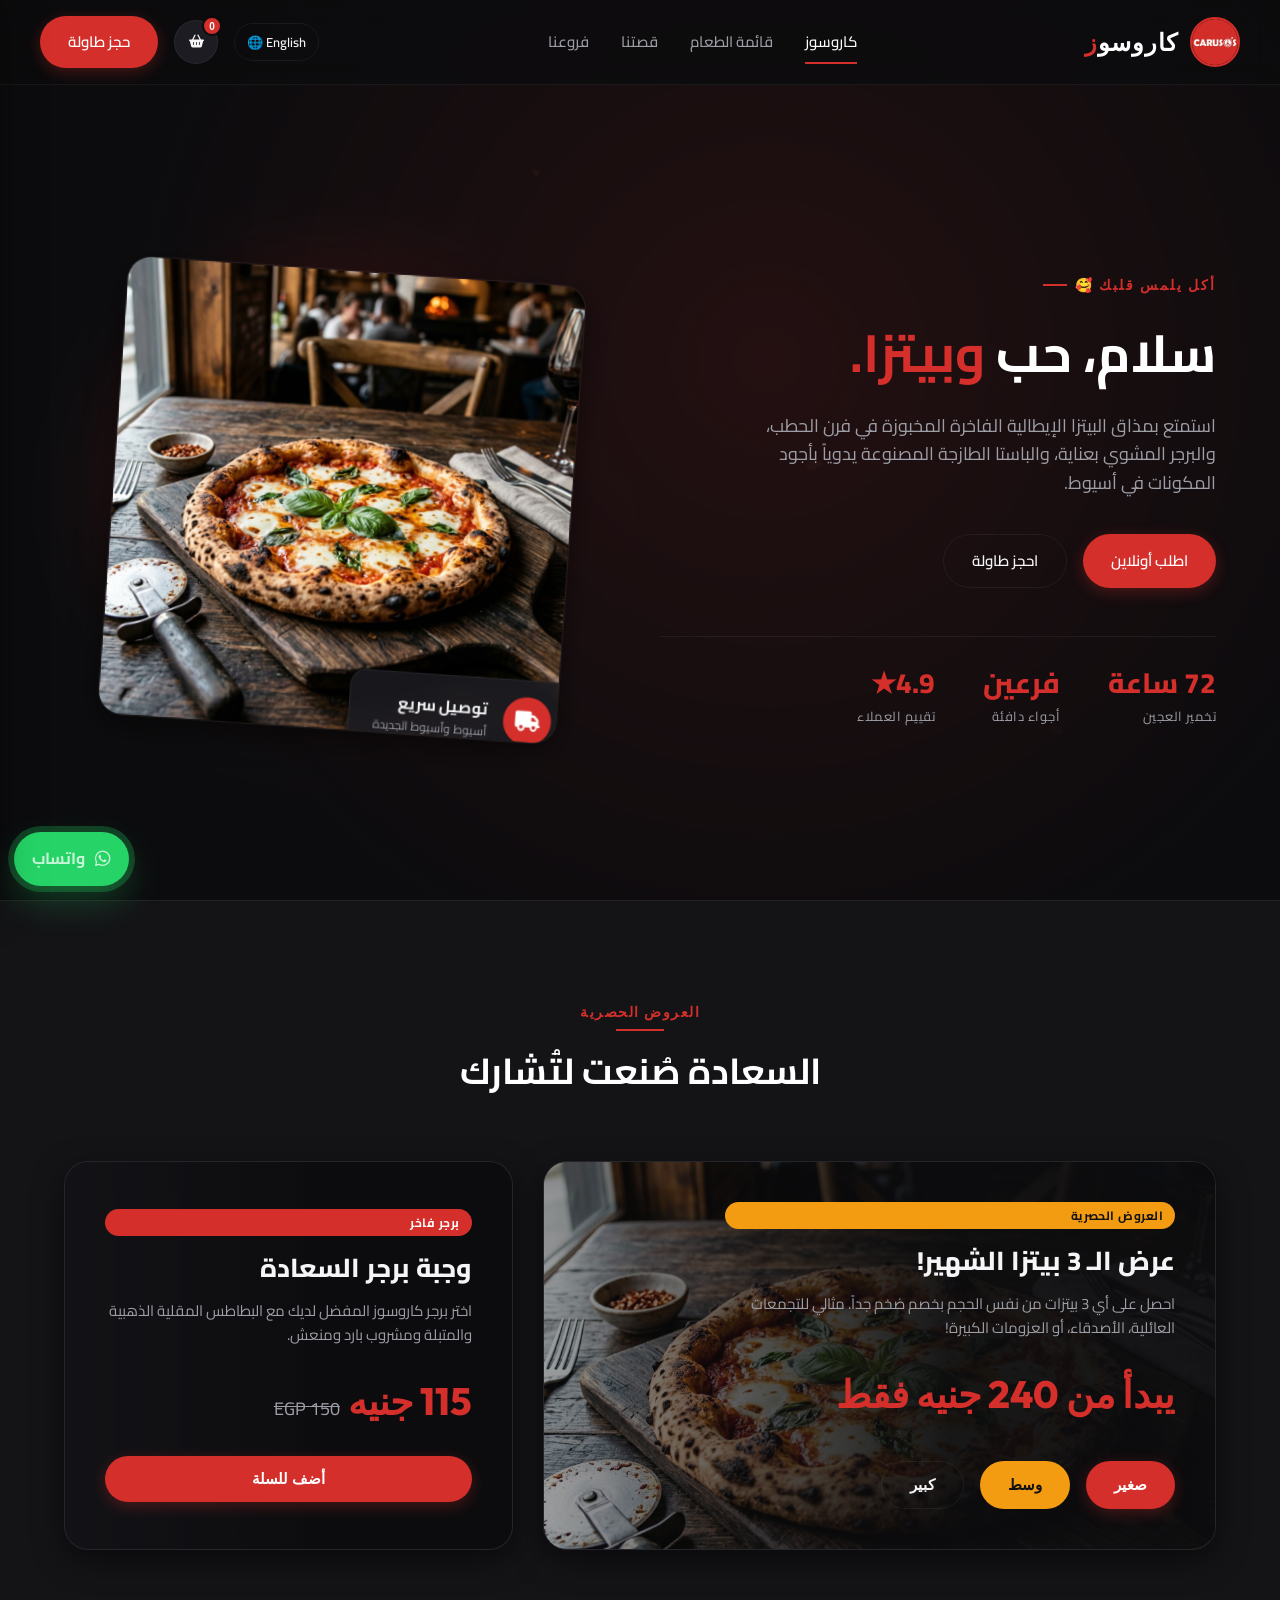
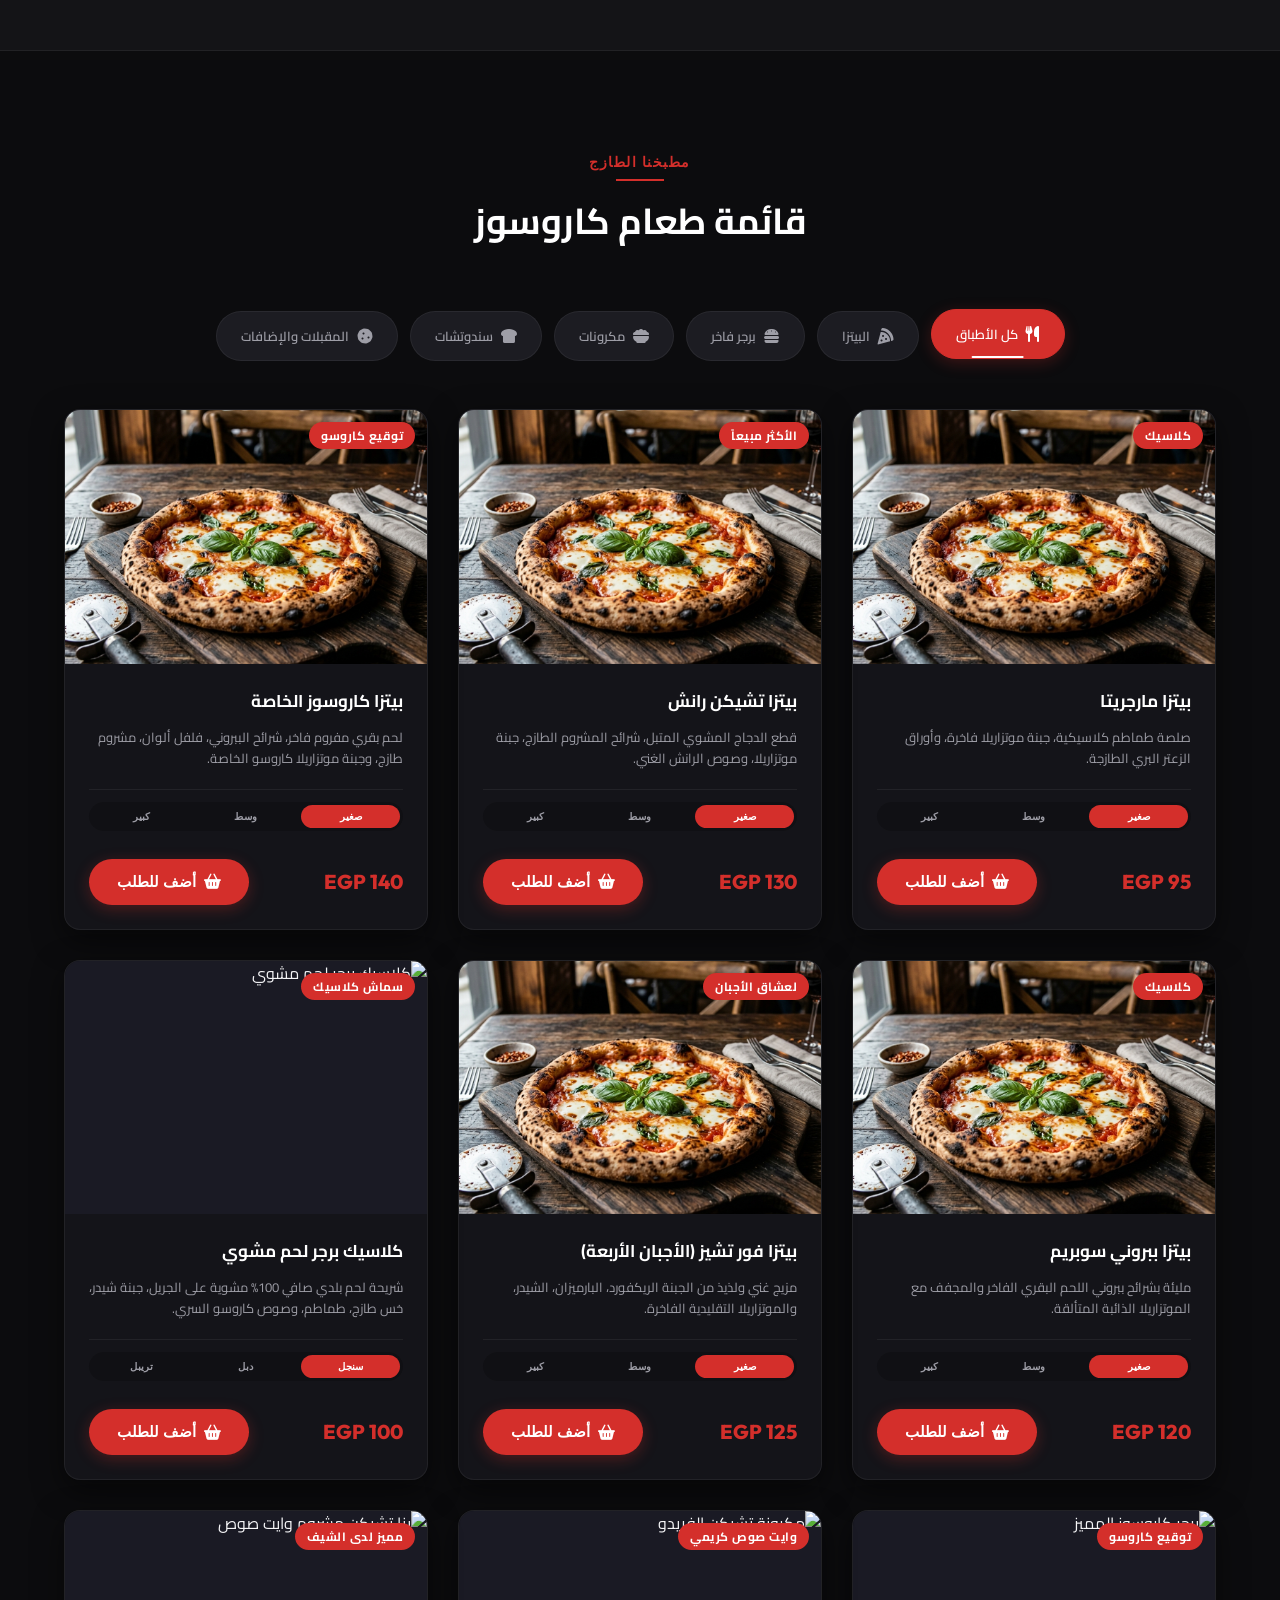
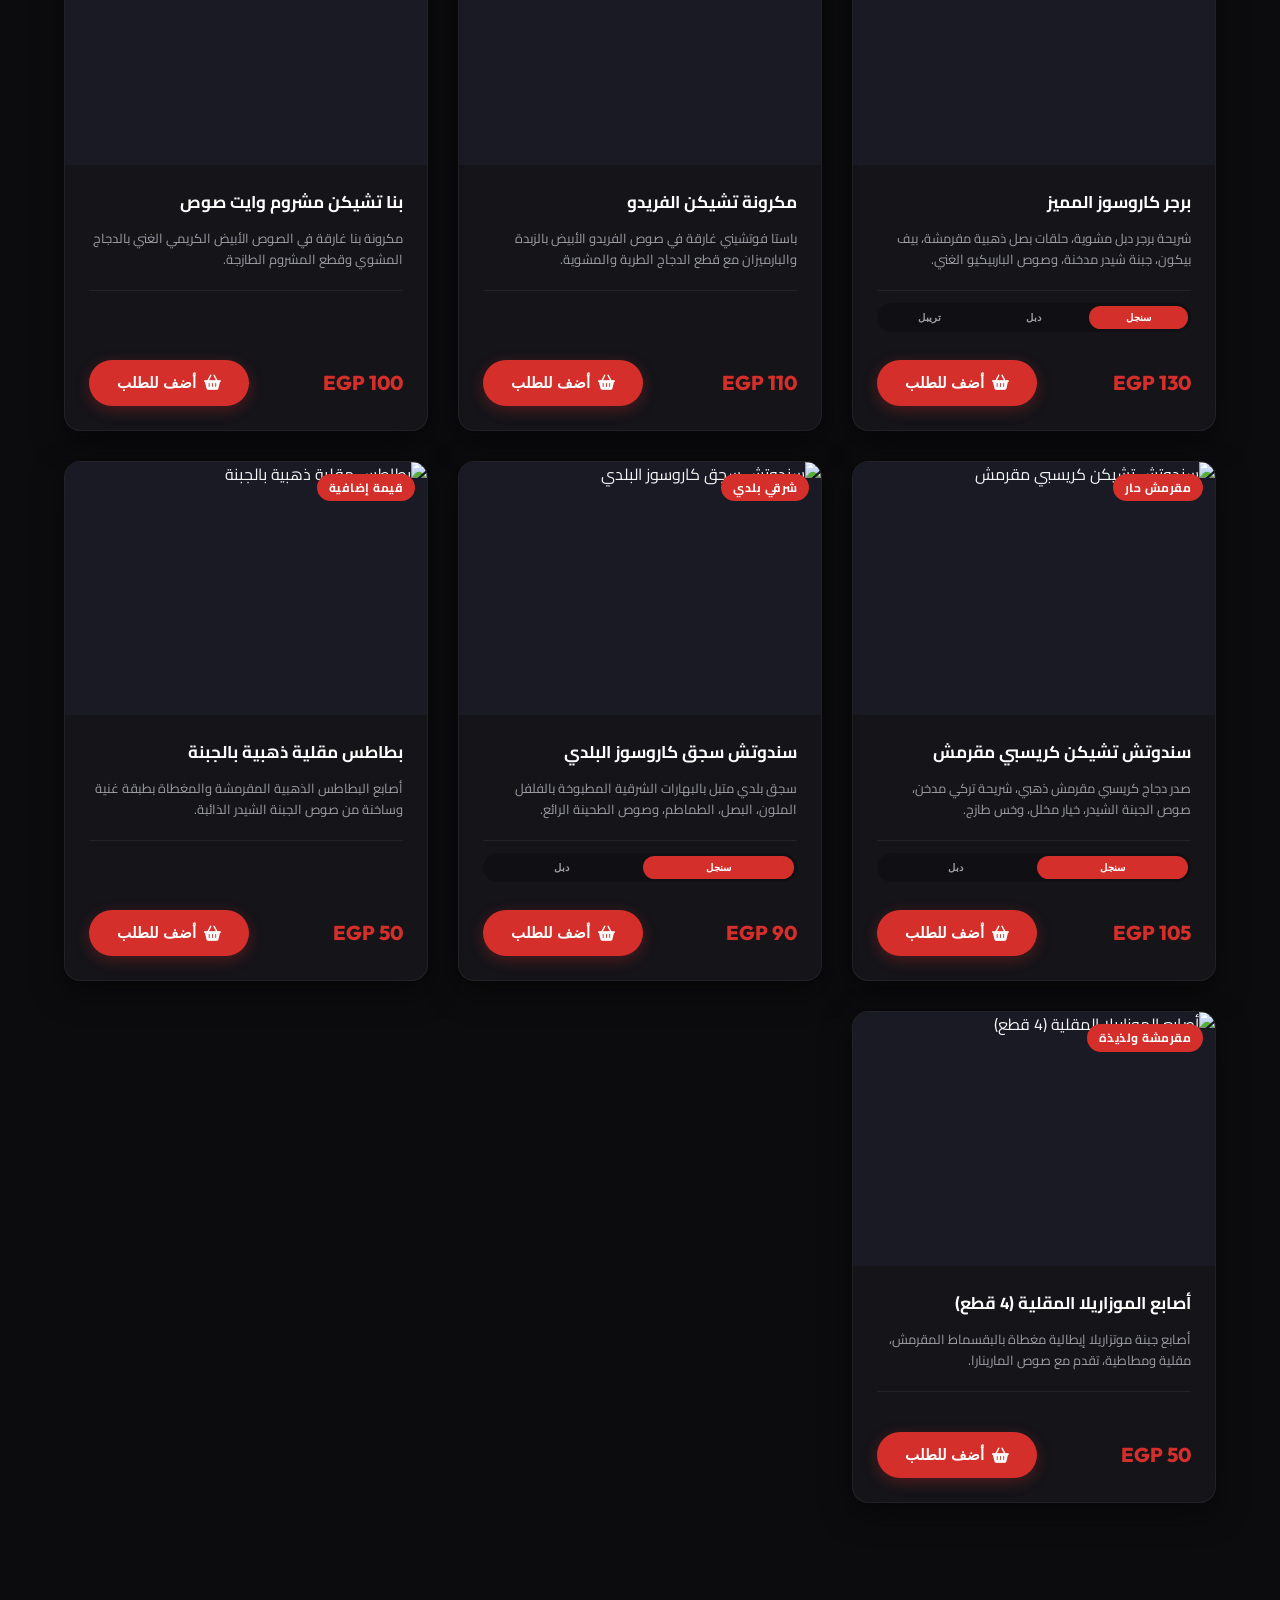
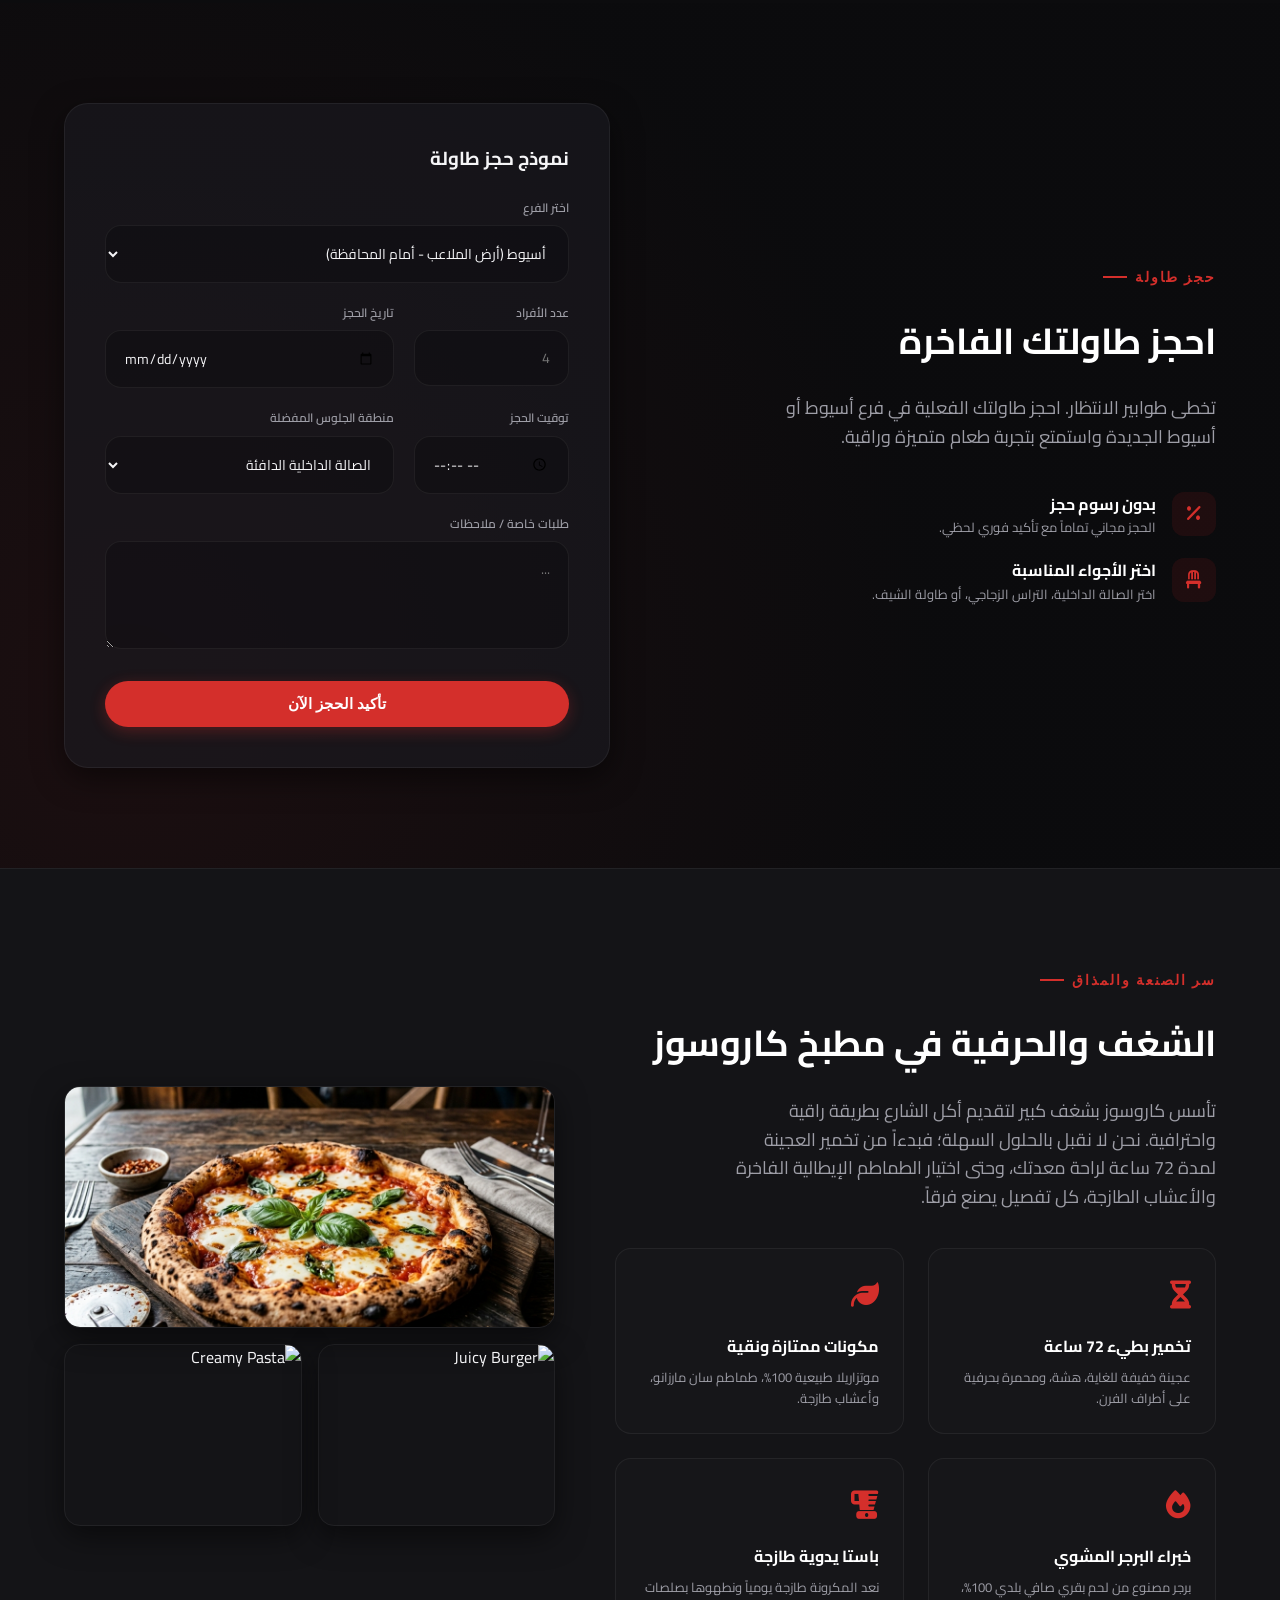
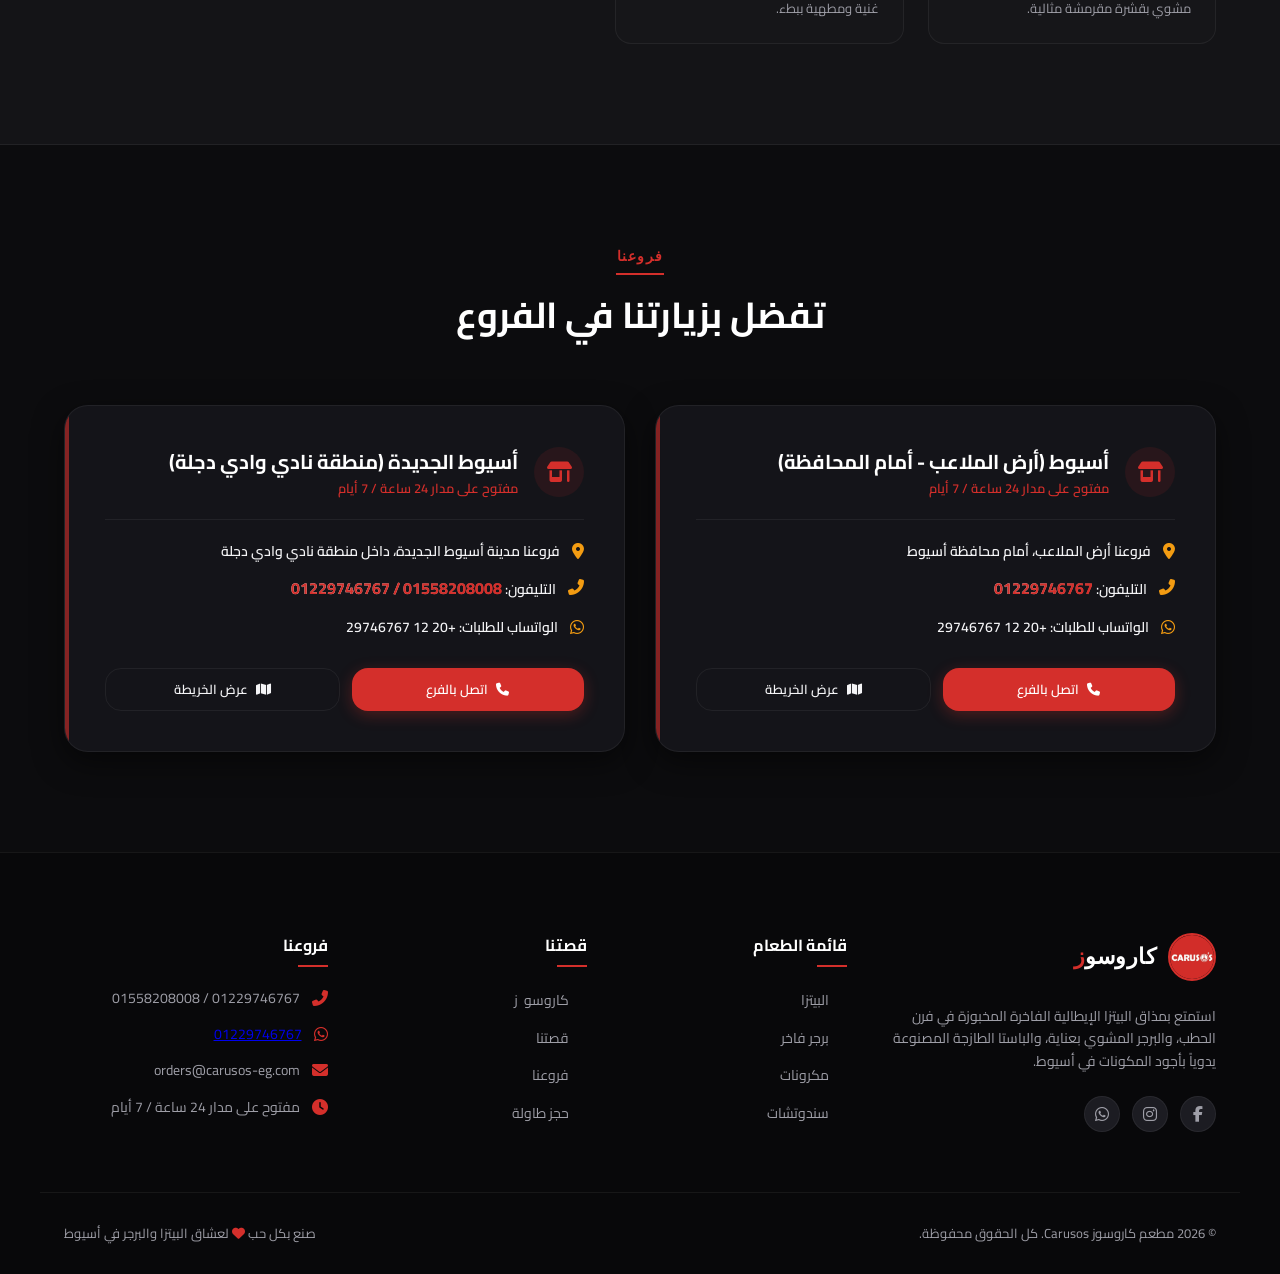
==== index.html @ 4e21599d "Initial commit - Carusos Restaurant website" ====
<!DOCTYPE html>
<html lang="ar" dir="rtl">
<head>
    <meta charset="UTF-8">
    <meta name="viewport" content="width=device-width, initial-scale=1.0, viewport-fit=cover">
    <meta name="theme-color" content="#0c0c0e">
    <meta name="apple-mobile-web-app-capable" content="yes">
    <meta name="apple-mobile-web-app-status-bar-style" content="black-translucent">
    <meta name="apple-mobile-web-app-title" content="Carusos">
    <link rel="apple-touch-icon" href="logo.jpg">
    <meta name="mobile-web-app-capable" content="yes">
    <title>Carusos | مطعم كاروسوز - سلام، حب، وبيتزا</title>
    <meta name="description" content="موقع مطعم كاروسوز (Carusos) الرسمي بأسيوط - أشهى البيتزا والبرجر المطهو بكل حب. اكتشف منيو الطعام الحقيقي واحجز طاولتك أونلاين أو اطلب دليفري سريع.">
    <meta name="keywords" content="كاروسوز, مطعم كاروسوز, Carusos, بيتزا كاروسوز, برجر أسيوط, مطاعم أسيوط, بيتزا أسيوط الجديدة, توصيل أسيوط">
    <link rel="icon" type="image/jpeg" href="logo.jpg">
    
    <!-- Stylesheets -->
    <link rel="stylesheet" href="style.css">
    
    <!-- Icons & Fonts -->
    <link rel="stylesheet" href="https://cdnjs.cloudflare.com/ajax/libs/font-awesome/6.4.0/css/all.min.css">
</head>
<body class="rtl">

    <!-- Page Loader -->
    <div class="page-loader" id="pageLoader">
        <div class="loader-content">
            <div class="loader-pizza-ring">
                <div class="loader-ring"></div>
                <div class="loader-ring loader-ring-2"></div>
                <img src="logo.jpg" alt="Carusos" class="loader-logo">
            </div>
            <div class="loader-text">
                <span>C</span><span>A</span><span>R</span><span>U</span><span>S</span><span>O</span><span class="loader-text-red">S</span>
            </div>
            <p class="loader-tagline">سلام، حب وبيتزا ❤️</p>
        </div>
    </div>

    <!-- Floating Particles Canvas -->
    <canvas id="particlesCanvas" class="particles-canvas"></canvas>

    <!-- -----------------------------------------------------------
         Header / Navigation
    ------------------------------------------------------------ -->
    <header class="glass-nav">
        <div class="container nav-wrapper">
            <a href="#" class="logo-container">
                <img class="logo-img" src="logo.jpg" alt="Carusos Logo">
                <span class="logo-text" data-i18n="logoText">كاروسو<span>ز</span></span>
            </a>
            
            <nav>
                <ul class="nav-links" id="navLinksMenu">
                    <li class="nav-item active"><a href="#hero" data-i18n="logoText">الرئيسية</a></li>
                    <li class="nav-item"><a href="#promos" data-i18n="navMenu">قائمة الطعام</a></li>
                    <li class="nav-item"><a href="#about" data-i18n="navStory">قصتنا</a></li>
                    <li class="nav-item"><a href="#branches" data-i18n="navBranches">فروعنا</a></li>
                </ul>
            </nav>
            
            <div class="nav-actions">
                <button class="lang-switch" id="langSwitchBtn" onclick="toggleLanguage()">English 🌐</button>
                
                <button class="icon-btn cart-icon-btn" onclick="toggleCartSidebar()">
                    <i class="fas fa-shopping-basket"></i>
                    <span class="cart-badge" id="cartBadge">0</span>
                </button>
                
                <a href="#booking" class="btn btn-primary btn-nav" data-i18n="navBook">حجز طاولة</a>
                
                <button class="menu-toggle" id="menuToggleBtn">
                    <i class="fas fa-bars"></i>
                </button>
            </div>
        </div>
    </header>

    <!-- -----------------------------------------------------------
         Hero Section
    ------------------------------------------------------------ -->
    <section class="hero" id="hero">
        <div class="hero-bg"></div>
        <div class="container">
            <div class="hero-content">
                <div class="hero-tag" data-i18n="heroTag">أكل يلمس قلبك 🥰</div>
                <h1 class="hero-title" data-i18n="heroTitle">سلام، حب <span>وبيتزا.</span></h1>
                <p class="hero-desc" data-i18n="heroDesc">استمتع بمذاق البيتزا الإيطالية الفاخرة المخبوزة في فرن الحطب، والبرجر المشوي بعناية، والباستا الطازجة المصنوعة يدوياً بأجود المكونات في أسيوط.</p>
                
                <div class="hero-actions">
                    <a href="#promos" class="btn btn-primary" data-i18n="btnOrder">اطلب أونلاين</a>
                    <a href="#booking" class="btn btn-secondary" data-i18n="btnBook">احجز طاولة</a>
                </div>
                
                <div class="hero-stats">
                    <div class="stat-item">
                        <h3 data-i18n="stat1Num">72 ساعة</h3>
                        <p data-i18n="stat1Text">تخمير العجين</p>
                    </div>
                    <div class="stat-item">
                        <h3 data-i18n="stat2Num">فرعين</h3>
                        <p data-i18n="stat2Text">أجواء دافئة</p>
                    </div>
                    <div class="stat-item">
                        <h3 data-i18n="stat3Num">4.9★</h3>
                        <p data-i18n="stat3Text">تقييم العملاء</p>
                    </div>
                </div>
            </div>
            
            <div class="hero-image-wrapper">
                <div class="hero-circle-bg"></div>
                <div class="hero-img-card">
                    <img class="hero-img" src="pizza_hero.png" alt="Caruso's Hot Woodfired Pizza" loading="lazy" decoding="async">
                    
                    <div class="floating-badge glass-panel">
                        <div class="fb-icon"><i class="fas fa-truck"></i></div>
                        <div class="fb-text">
                            <h4 data-i18n="floatingTitle">توصيل سريع</h4>
                            <p data-i18n="floatingDesc">أسيوط وأسيوط الجديدة</p>
                        </div>
                    </div>
                </div>
            </div>
        </div>
    </section>

    <!-- -----------------------------------------------------------
         Special Offers / Promos Section
    ------------------------------------------------------------ -->
    <section class="promos section-padding" id="promos">
        <div class="container">
            <div class="section-header reveal">
                <span class="section-subtitle" data-i18n="promoTag">العروض الحصرية</span>
                <h2 class="section-title" data-i18n="promoTitle">السعادة صُنعت لتُشارك</h2>
            </div>
            
            <div class="promo-grid reveal-stagger">
                <!-- Promo 1: The Triple Pizza Builder -->
                <div class="promo-banner glass-panel">
                    <div class="promo-banner-bg" style="background-image: url('pizza_hero.png');"></div>
                    <div class="promo-overlay"></div>
                    <div class="promo-content">
                        <span class="badge badge-accent" data-i18n="promoTag">خصم التجميعات</span>
                        <h3 data-i18n="promo3PizzaHead">عرض الـ 3 بيتزا الشهير!</h3>
                        <p data-i18n="promo3PizzaDesc">احصل على أي 3 بيتزات من نفس الحجم بخصم ضخم جداً. مثالي للتجمعات العائلية، الأصدقاء، أو العزومات الكبيرة!</p>
                        
                        <div class="promo-price-tag">
                            <span class="promo-price" data-i18n="promo3PizzaPrice">يبدأ من 240 جنيه فقط</span>
                        </div>
                        
                        <div class="hero-actions">
                            <button class="btn btn-primary" onclick="openTripleOfferBuilder('s')" data-i18n="sizeS">صغير (240ج)</button>
                            <button class="btn btn-accent" onclick="openTripleOfferBuilder('m')" data-i18n="sizeM">وسط (360ج)</button>
                            <button class="btn btn-secondary" onclick="openTripleOfferBuilder('l')" data-i18n="sizeL">كبير (480ج)</button>
                        </div>
                    </div>
                </div>
                
                <!-- Promo 2: Happiness Burger Meal -->
                <div class="promo-banner glass-panel" style="justify-content: flex-start;">
                    <div class="promo-banner-bg" style="background-image: url('https://images.unsplash.com/photo-1568901346375-23c9450c58cd?w=500&auto=format&fit=crop&q=60');"></div>
                    <div class="promo-overlay"></div>
                    <div class="promo-content">
                        <span class="badge badge-primary" data-i18n="tabBurger">وجبة كومبو</span>
                        <h3 data-i18n="promoMealHead">وجبة برجر السعادة</h3>
                        <p data-i18n="promoMealDesc">اختر برجر كاروسوز المفضل لديك مع البطاطس المقلية الذهبية والمتبلة ومشروب بارد ومنعش.</p>
                        
                        <div class="promo-price-tag">
                            <span class="promo-price" data-i18n="promoMealPrice">115 جنيه</span>
                            <span class="promo-price-old">150 EGP</span>
                        </div>
                        
                        <button class="btn btn-primary" onclick="addItemToOrder('burger-carusos')" data-i18n="btnAddToCart">أضف للسلة</button>
                    </div>
                </div>
            </div>
        </div>
    </section>

    <!-- -----------------------------------------------------------
         Interactive Menu Grid Section
    ------------------------------------------------------------ -->
    <section class="menu section-padding" id="menu">
        <div class="container">
            <div class="section-header reveal">
                <span class="section-subtitle" data-i18n="menuTag">مطبخنا الطازج</span>
                <h2 class="section-title" data-i18n="menuTitle">قائمة طعام كاروسوز</h2>
            </div>
            
            <div class="menu-tabs reveal">
                <button class="menu-tab active" data-category="all" onclick="handleTabClick(event)">
                    <i class="fas fa-utensils"></i> <span data-i18n="tabAll">كل الأطباق</span>
                </button>
                <button class="menu-tab" data-category="pizza" onclick="handleTabClick(event)">
                    <i class="fas fa-pizza-slice"></i> <span data-i18n="tabPizza">البيتزا</span>
                </button>
                <button class="menu-tab" data-category="burger" onclick="handleTabClick(event)">
                    <i class="fas fa-hamburger"></i> <span data-i18n="tabBurger">برجر فاخر</span>
                </button>
                <button class="menu-tab" data-category="pasta" onclick="handleTabClick(event)">
                    <i class="fas fa-bowl-food"></i> <span data-i18n="tabPasta">مكرونات</span>
                </button>
                <button class="menu-tab" data-category="sandwich" onclick="handleTabClick(event)">
                    <i class="fas fa-bread-slice"></i> <span data-i18n="tabSandwich">سندوتشات</span>
                </button>
                <button class="menu-tab" data-category="appetizer" onclick="handleTabClick(event)">
                    <i class="fas fa-cookie"></i> <span data-i18n="tabAppetizer">المقبلات والإضافات</span>
                </button>
            </div>
            
            <div class="menu-grid" id="menuGrid">
                <!-- Injected dynamically by app.js -->
            </div>
        </div>
    </section>

    <!-- -----------------------------------------------------------
         Table Reservation Section
    ------------------------------------------------------------ -->
    <section class="booking section-padding" id="booking">
        <div class="container booking-wrapper reveal">
            <div class="booking-info">
                <div class="hero-tag" data-i18n="bookingTag">حجز طاولة</div>
                <h2 class="section-title" data-i18n="bookingTitle">احجز طاولتك الفاخرة</h2>
                <p class="hero-desc" data-i18n="bookingDesc">تخطى طوابير الانتظار. احجز طاولتك الفعلية في فرع أسيوط أو أسيوط الجديدة واستمتع بتجربة طعام متميزة وراقية.</p>
                
                <div class="booking-features">
                    <div class="b-feature">
                        <div class="b-feature-icon"><i class="fas fa-percent"></i></div>
                        <div class="b-feature-text">
                            <h4 data-i18n="bookingF1Head">بدون رسوم حجز</h4>
                            <p data-i18n="bookingF1Desc">الحجز مجاني تماماً مع تأكيد فوري لحظي.</p>
                        </div>
                    </div>
                    
                    <div class="b-feature">
                        <div class="b-feature-icon"><i class="fas fa-chair"></i></div>
                        <div class="b-feature-text">
                            <h4 data-i18n="bookingF2Head">اختر الأجواء المناسبة</h4>
                            <p data-i18n="bookingF2Desc">اختر الصالة الداخلية، التراس الزجاجي، أو طاولة الشيف.</p>
                        </div>
                    </div>
                </div>
            </div>
            
            <div class="booking-form-card glass-panel">
                <h3 style="margin-bottom: 24px;" data-i18n="bookingFormTitle">نموذج حجز طاولة</h3>
                <form id="bookingForm" class="booking-form" onsubmit="processTableBooking(event)">
                    <div class="form-group full-width">
                        <label for="bookBranch" data-i18n="lblBranch">اختر الفرع</label>
                        <select id="bookBranch" class="form-control">
                            <option value="assiut" data-i18n="branchOption1">أسيوط (أرض الملاعب - أمام المحافظة)</option>
                            <option value="new_assiut" data-i18n="branchOption2">أسيوط الجديدة (منطقة نادي وادي دجلة)</option>
                        </select>
                    </div>
                    
                    <div class="form-group">
                        <label for="bookGuests" data-i18n="lblGuests">عدد الأفراد</label>
                        <input type="number" id="bookGuests" class="form-control" min="1" max="15" placeholder="4" required>
                    </div>
                    
                    <div class="form-group">
                        <label for="bookDate" data-i18n="lblDate">تاريخ الحجز</label>
                        <input type="date" id="bookDate" class="form-control" required>
                    </div>
                    
                    <div class="form-group">
                        <label for="bookTime" data-i18n="lblTime">توقيت الحجز</label>
                        <input type="time" id="bookTime" class="form-control" required>
                    </div>
                    
                    <div class="form-group">
                        <label for="bookZone" data-i18n="lblZone">منطقة الجلوس المفضلة</label>
                        <select id="bookZone" class="form-control">
                            <option value="indoor" data-i18n="zoneOption1">الصالة الداخلية الدافئة</option>
                            <option value="patio" data-i18n="zoneOption2">التراس الزجاجي / الهواء الطلق</option>
                            <option value="counter" data-i18n="zoneOption3">منضدة الشيف (مشاهدة المطبخ مباشرة)</option>
                        </select>
                    </div>
                    
                    <div class="form-group full-width">
                        <label for="bookSpecial" data-i18n="lblSpecial">طلبات خاصة / ملاحظات</label>
                        <textarea id="bookSpecial" class="form-control" rows="3" placeholder="..."></textarea>
                    </div>
                    
                    <button type="submit" id="bookSubmitBtn" class="btn btn-primary full-width booking-btn" data-i18n="btnSubmitBooking">تأكيد الحجز الآن</button>
                </form>
            </div>
        </div>
    </section>

    <!-- -----------------------------------------------------------
         Behind the Taste Story Section
    ------------------------------------------------------------ -->
    <section class="about section-padding" id="about">
        <div class="container about-wrapper">
            <div class="about-content">
                <div class="hero-tag" data-i18n="aboutTag">سر الصنعة والمذاق</div>
                <h2 class="section-title" data-i18n="aboutTitle">الشغف والحرفية في مطبخ كاروسوز</h2>
                <p class="hero-desc" data-i18n="aboutDesc">تأسس كاروسوز بشغف كبير لتقديم أكل الشارع بطريقة راقية واحترافية. نحن لا نقبل بالحلول السهلة؛ فبدءاً من تخمير العجينة لمدة 72 ساعة لراحة معدتك، وحتى اختيار الطماطم الإيطالية الفاخرة والأعشاب الطازجة، كل تفصيل يصنع فرقاً.</p>
                
                <div class="about-pillars">
                    <div class="pillar-card">
                        <div class="pillar-icon"><i class="fas fa-hourglass-half"></i></div>
                        <h4 data-i18n="pillar1Head">تخمير بطيء 72 ساعة</h4>
                        <p data-i18n="pillar1Desc">عجينة خفيفة للغاية، هشة، ومحمرة بحرفية على أطراف الفرن.</p>
                    </div>
                    <div class="pillar-card">
                        <div class="pillar-icon"><i class="fas fa-leaf"></i></div>
                        <h4 data-i18n="pillar2Head">مكونات ممتازة ونقية</h4>
                        <p data-i18n="pillar2Desc">موتزاريلا طبيعية 100%، طماطم سان مارزانو، وأعشاب طازجة.</p>
                    </div>
                    <div class="pillar-card">
                        <div class="pillar-icon"><i class="fas fa-fire"></i></div>
                        <h4 data-i18n="pillar3Head">خبراء البرجر المشوي</h4>
                        <p data-i18n="pillar3Desc">برجر مصنوع من لحم بقري صافي بلدي 100%، مشوي بقشرة مقرمشة مثالية.</p>
                    </div>
                    <div class="pillar-card">
                        <div class="pillar-icon"><i class="fas fa-blender"></i></div>
                        <h4 data-i18n="pillar4Head">باستا يدوية طازجة</h4>
                        <p data-i18n="pillar4Desc">نعد المكرونة طازجة يومياً ونطهوها بصلصات غنية ومطهية ببطء.</p>
                    </div>
                </div>
            </div>
            
            <div class="about-gallery reveal-stagger">
                <div class="gallery-img-card span-2">
                    <img src="pizza_hero.png" alt="Artisanal Pizzas">
                </div>
                <div class="gallery-img-card">
                    <img src="https://images.unsplash.com/photo-1568901346375-23c9450c58cd?w=500&auto=format&fit=crop&q=60" alt="Juicy Burger">
                </div>
                <div class="gallery-img-card">
                    <img src="https://images.unsplash.com/photo-1645112411341-6c4fd023714a?w=500&auto=format&fit=crop&q=60" alt="Creamy Pasta">
                </div>
            </div>
        </div>
    </section>

    <!-- -----------------------------------------------------------
         Branches & Location Section
    ------------------------------------------------------------ -->
    <section class="branches section-padding" id="branches">
        <div class="container">
            <div class="section-header reveal">
                <span class="section-subtitle" data-i18n="branchesTag">فروعنا</span>
                <h2 class="section-title" data-i18n="branchesTitle">تفضل بزيارتنا في الفروع</h2>
            </div>
            
            <div class="branches-grid reveal-stagger">
                <!-- Branch 1: Assiut Main Branch -->
                <div class="branch-card glass-panel">
                    <div class="branch-header">
                        <div class="branch-icon"><i class="fas fa-shop"></i></div>
                        <div class="branch-name">
                            <h3 data-i18n="branchOption1">أسيوط (أرض الملاعب - أمام المحافظة)</h3>
                            <p data-i18n="hours24">مفتوح على مدار 24 ساعة / 7 أيام</p>
                        </div>
                    </div>
                    
                    <div class="branch-details">
                        <div class="bd-item">
                            <i class="fas fa-map-marker-alt"></i>
                            <p><span data-i18n="navBranches">العنوان:</span> <span data-i18n="branch1Address">أرض الملاعب، أمام محافظة أسيوط</span></p>
                        </div>
                        <div class="bd-item">
                            <i class="fas fa-phone-alt"></i>
                            <p><span>التليفون:</span> <span class="text-gradient-red" style="-webkit-text-fill-color: initial; color: var(--color-primary); font-weight: bold; font-size: 16px;">01229746767</span></p>
                        </div>
                        <div class="bd-item">
                            <i class="fab fa-whatsapp"></i>
                            <p><span>الواتساب للطلبات:</span> <span style="font-weight: 600;">+20 12 29746767</span></p>
                        </div>
                    </div>
                    
                    <div class="branch-actions">
                        <a href="tel:01229746767" class="btn btn-primary"><i class="fas fa-phone"></i> <span data-i18n="btnCallBranch">اتصل بالفرع</span></a>
                        <a href="https://maps.google.com/?q=اسيوط+ارض+الملاعب+امام+المحافظة" target="_blank" class="btn btn-secondary"><i class="fas fa-map"></i> <span data-i18n="btnViewMap">عرض الخريطة</span></a>
                    </div>
                </div>
                
                <!-- Branch 2: New Assiut Branch -->
                <div class="branch-card glass-panel">
                    <div class="branch-header">
                        <div class="branch-icon"><i class="fas fa-store-alt"></i></div>
                        <div class="branch-name">
                            <h3 data-i18n="branchOption2">أسيوط الجديدة (منطقة نادي وادي دجلة)</h3>
                            <p data-i18n="hours24">مفتوح على مدار 24 ساعة / 7 أيام</p>
                        </div>
                    </div>
                    
                    <div class="branch-details">
                        <div class="bd-item">
                            <i class="fas fa-map-marker-alt"></i>
                            <p><span data-i18n="navBranches">العنوان:</span> <span data-i18n="branch2Address">مدينة أسيوط الجديدة، داخل منطقة نادي وادي دجلة</span></p>
                        </div>
                        <div class="bd-item">
                            <i class="fas fa-phone-alt"></i>
                            <p><span>التليفون:</span> <span class="text-gradient-red" style="-webkit-text-fill-color: initial; color: var(--color-primary); font-weight: bold; font-size: 16px;">01558208008 / 01229746767</span></p>
                        </div>
                        <div class="bd-item">
                            <i class="fab fa-whatsapp"></i>
                            <p><span>الواتساب للطلبات:</span> <span style="font-weight: 600;">+20 12 29746767</span></p>
                        </div>
                    </div>
                    
                    <div class="branch-actions">
                        <a href="tel:01558208008" class="btn btn-primary"><i class="fas fa-phone"></i> <span data-i18n="btnCallBranch">اتصل بالفرع</span></a>
                        <a href="https://maps.google.com/?q=اسيوط+الجديدة+نادي+وادي+دجله" target="_blank" class="btn btn-secondary"><i class="fas fa-map"></i> <span data-i18n="btnViewMap">عرض الخريطة</span></a>
                    </div>
                </div>
            </div>
        </div>
    </section>

    <!-- -----------------------------------------------------------
         Footer
    ------------------------------------------------------------ -->
    <footer>
        <div class="container footer-grid reveal">
            <div class="footer-info">
                <a href="#" class="footer-logo">
                    <img class="footer-logo-img" src="logo.jpg" alt="Carusos Logo">
                    <span class="footer-logo-text" data-i18n="logoText">كاروسو<span>ز</span></span>
                </a>
                <p class="footer-desc" data-i18n="heroDesc">استمتع بمذاق البيتزا الإيطالية الفاخرة المخبوزة في فرن الحطب، والبرجر المشوي بعناية، والباستا الطازجة المصنوعة يدوياً بأجود المكونات في أسيوط.</p>
                <div class="social-links">
                    <a href="https://www.facebook.com/share/1ADAJTjPXo/" target="_blank" class="social-icon"><i class="fab fa-facebook-f"></i></a>
                    <a href="#" class="social-icon"><i class="fab fa-instagram"></i></a>
                    <a href="https://wa.me/201229746767" target="_blank" rel="noopener" class="social-icon"><i class="fab fa-whatsapp"></i></a>
                </div>
            </div>
            
            <div class="footer-col">
                <h4 data-i18n="navMenu">قائمة الطعام</h4>
                <ul>
                    <li><a href="#menu" data-i18n="tabPizza">البيتزا الإيطالية</a></li>
                    <li><a href="#menu" data-i18n="tabBurger">البرجر الفاخر</a></li>
                    <li><a href="#menu" data-i18n="tabPasta">مكرونات ووايت صوص</a></li>
                    <li><a href="#menu" data-i18n="tabSandwich">سندوتشات كريسبي</a></li>
                </ul>
            </div>
            
            <div class="footer-col">
                <h4 data-i18n="navStory">روابط سريعة</h4>
                <ul>
                    <li><a href="#hero" data-i18n="logoText">الرئيسية</a></li>
                    <li><a href="#about" data-i18n="navStory">سر التخمير</a></li>
                    <li><a href="#branches" data-i18n="navBranches">فروع أسيوط</a></li>
                    <li><a href="#booking" data-i18n="navBook">احجز طاولة مجاناً</a></li>
                </ul>
            </div>
            
            <div class="footer-col">
                <h4 data-i18n="navBranches">تواصل معنا</h4>
                <div class="footer-contact">
                    <div class="fc-item">
                        <i class="fas fa-phone-alt"></i>
                        <p>01229746767 / 01558208008</p>
                    </div>
                    <div class="fc-item">
                        <i class="fab fa-whatsapp"></i>
                        <p><a href="https://wa.me/201229746767" target="_blank" rel="noopener">01229746767</a></p>
                    </div>
                    <div class="fc-item">
                        <i class="fas fa-envelope"></i>
                        <p>orders@carusos-eg.com</p>
                    </div>
                    <div class="fc-item">
                        <i class="fas fa-clock"></i>
                        <p data-i18n="hours24">نعمل 24 ساعة / طوال أيام الأسبوع</p>
                    </div>
                </div>
            </div>
        </div>
        
        <div class="container footer-bottom">
            <div class="copyright">
                <p>&copy; 2026 مطعم كاروسوز Carusos. كل الحقوق محفوظة.</p>
            </div>
            <div>
                <p>صنع بكل حب <i class="fas fa-heart" style="color: var(--color-primary);"></i> لعشاق البيتزا والبرجر في أسيوط</p>
            </div>
        </div>
    </footer>

    <a href="https://wa.me/201229746767" target="_blank" rel="noopener" class="whatsapp-float">
        <i class="fab fa-whatsapp"></i>
        واتساب
    </a>

    <!-- -----------------------------------------------------------
         Shopping Cart Sidebar Panel (Floating Right)
    ------------------------------------------------------------ -->
    <div class="cart-overlay" id="cartOverlay" onclick="toggleCartSidebar()"></div>
    <div class="cart-sidebar" id="cartSidebar">
        <div class="cart-header">
            <h3><i class="fas fa-shopping-basket"></i> <span data-i18n="cartTitle">سلة المشتريات</span></h3>
            <button class="cart-close-btn" onclick="toggleCartSidebar()"><i class="fas fa-times"></i></button>
        </div>
        
        <div class="cart-items-container" id="cartItems">
            <!-- Filled dynamically by app.js -->
        </div>
        
        <div class="cart-footer">
            <div class="cart-summary-row">
                <span data-i18n="cartSubtotal">المجموع الفرعي</span>
                <span id="cartSubtotalVal">0.00 EGP</span>
            </div>
            <div class="cart-summary-row">
                <span data-i18n="cartVat">ضريبة القيمة المضافة (14%)</span>
                <span id="cartVatVal">0.00 EGP</span>
            </div>
            <div class="cart-summary-row">
                <span data-i18n="cartDelivery">رسوم التوصيل</span>
                <span id="cartDeliveryVal">0.00 EGP</span>
            </div>
            <div class="cart-summary-row total">
                <span data-i18n="cartTotal">الإجمالي الكلي</span>
                <span id="cartTotalVal">0.00 EGP</span>
            </div>
            
            <button class="btn btn-primary cart-checkout-btn" onclick="handleCheckoutBtn()" data-i18n="btnCheckout">الانتقال للدفع وتأكيد الطلب</button>
        </div>
    </div>

    <!-- -----------------------------------------------------------
         Modal 1: Order Checkout Details Form
    ------------------------------------------------------------ -->
    <div class="modal" id="checkoutModal">
        <div class="modal-backdrop" onclick="closeModal('checkoutModal')"></div>
        <div class="modal-container glass-panel">
            <div class="modal-header">
                <h3 data-i18n="checkoutTitle">إتمام تفاصيل الطلب</h3>
                <button class="modal-close-btn" onclick="closeModal('checkoutModal')"><i class="fas fa-times"></i></button>
            </div>
            <div class="modal-body">
                <form id="checkoutForm" class="booking-form" onsubmit="processCheckoutOrder(event)">
                    <div class="form-group full-width">
                        <label for="chkFullName" data-i18n="lblFullName">الاسم الكامل</label>
                        <input type="text" id="chkFullName" class="form-control" required placeholder="محمد أحمد">
                    </div>
                    
                    <div class="form-group full-width">
                        <label for="chkPhone" data-i18n="lblPhone">رقم الهاتف (نشط لاستلام رسائل التأكيد)</label>
                        <input type="tel" id="chkPhone" class="form-control" required placeholder="0122XXXXXXX" pattern="^[0][1][0125][0-9]{8}$">
                    </div>
                    
                    <div class="form-group full-width">
                        <label for="chkBranch" data-i18n="lblBranch">اختر فرع التوصيل الأقرب إليك</label>
                        <select id="chkBranch" class="form-control">
                            <option value="assiut" data-i18n="branchOption1">أسيوط (أرض الملاعب - أمام المحافظة)</option>
                            <option value="new_assiut" data-i18n="branchOption2">أسيوط الجديدة (منطقة نادي وادي دجلة)</option>
                        </select>
                    </div>
                    
                    <div class="form-group full-width">
                        <label for="chkAddress" data-i18n="lblAddress">العنوان التفصيلي للتوصيل</label>
                        <textarea id="chkAddress" class="form-control" rows="3" required placeholder="اسم الشارع، رقم البرج، الدور، الشقة، معلم مميز..."></textarea>
                    </div>
                    
                    <button type="submit" class="btn btn-primary full-width booking-btn" data-i18n="btnConfirmOrder">تأكيد الطلب والدفع عند الاستلام</button>
                </form>
            </div>
        </div>
    </div>

    <!-- -----------------------------------------------------------
         Modal 2: Success Order Notification Receipt Ticket
    ------------------------------------------------------------ -->
    <div class="modal" id="successOrderModal">
        <div class="modal-backdrop" onclick="closeModal('successOrderModal')"></div>
        <div class="modal-container glass-panel" style="max-width: 440px;">
            <div class="modal-header">
                <h3 data-i18n="orderSuccessHead">تم تسجيل طلبك بنجاح!</h3>
                <button class="modal-close-btn" onclick="closeModal('successOrderModal')"><i class="fas fa-times"></i></button>
            </div>
            <div class="modal-body">
                <div class="ticket-wrapper">
                    <div class="ticket-header">
                        <div class="ticket-success-icon"><i class="fas fa-check"></i></div>
                        <h4 data-i18n="orderSuccessHead">تم تأكيد الطلب بنجاح</h4>
                        <span class="ticket-code" id="ticketOrderId">CR-523164</span>
                    </div>
                    <div class="ticket-details">
                        <div class="td-row">
                            <span data-i18n="lblFullName">الاسم الكامل:</span>
                            <span id="ticketCustName">محمد أحمد</span>
                        </div>
                        <div class="td-row">
                            <span data-i18n="lblPhone">رقم الهاتف:</span>
                            <span id="ticketCustPhone">01229746767</span>
                        </div>
                        <div class="td-row">
                            <span data-i18n="orderBranch">الفرع المحضر للطلب:</span>
                            <span id="ticketBranch">فرع المحافظة</span>
                        </div>
                        <div class="td-row" style="flex-direction: column; gap: 4px;">
                            <span data-i18n="lblAddress">العنوان التفصيلي:</span>
                            <span id="ticketAddress" style="font-weight: 500; font-size: 13px; color: var(--color-text-muted);">شارع الجمهورية - برج الصفا</span>
                        </div>
                        <div class="td-row" style="border-top: 1px dashed var(--color-border); padding-top: 12px; margin-top: 6px;">
                            <span data-i18n="orderTotalText" style="font-weight: bold; color: var(--color-white);">المبلغ عند الاستلام:</span>
                            <span id="ticketTotalAmount" style="font-weight: bold; color: var(--color-primary); font-size: 16px;">350.00 EGP</span>
                        </div>
                    </div>
                </div>
                <button class="btn btn-primary full-width booking-btn" onclick="closeModal('successOrderModal')" data-i18n="btnDone">ممتاز جداً</button>
            </div>
        </div>
    </div>

    <!-- -----------------------------------------------------------
         Modal 3: Success Table Booking Ticket
    ------------------------------------------------------------ -->
    <div class="modal" id="successBookingModal">
        <div class="modal-backdrop" onclick="closeModal('successBookingModal')"></div>
        <div class="modal-container glass-panel" style="max-width: 440px;">
            <div class="modal-header">
                <h3 data-i18n="bookSuccessHead">تم تأكيد حجز الطاولة!</h3>
                <button class="modal-close-btn" onclick="closeModal('successBookingModal')"><i class="fas fa-times"></i></button>
            </div>
            <div class="modal-body">
                <div class="ticket-wrapper">
                    <div class="ticket-header">
                        <div class="ticket-success-icon" style="background-color: rgba(243, 156, 18, 0.1); color: var(--color-accent);"><i class="fas fa-chair"></i></div>
                        <h4 data-i18n="bookSuccessHead">تذكرة الحجز الرقمية</h4>
                        <span class="ticket-code" id="resCodeTicket" style="color: var(--color-accent); background: rgba(243, 156, 18, 0.08);">RES-4523</span>
                    </div>
                    <div class="ticket-details">
                        <div class="td-row">
                            <span data-i18n="lblBranch">الفرع المحجوز:</span>
                            <span id="resBranchTicket">أسيوط - أرض الملاعب</span>
                        </div>
                        <div class="td-row">
                            <span data-i18n="bookTicketGuests">عدد الأفراد:</span>
                            <span id="resGuestsTicket">4 أفراد</span>
                        </div>
                        <div class="td-row">
                            <span data-i18n="lblDate">التاريخ والوقت:</span>
                            <span id="resDateTicket">2026-05-24 | 08:30 PM</span>
                        </div>
                        <div class="td-row">
                            <span data-i18n="bookTicketZone">منطقة الجلوس:</span>
                            <span id="resZoneTicket">الصالة الداخلية</span>
                        </div>
                    </div>
                </div>
                <button class="btn btn-accent full-width booking-btn" onclick="closeModal('successBookingModal')" data-i18n="btnDone">ممتاز جداً</button>
            </div>
        </div>
    </div>

    <!-- -----------------------------------------------------------
         Modal 4: Custom Triple Pizza Offer Builder Modal
    ------------------------------------------------------------ -->
    <div class="modal" id="tripleOfferModal">
        <div class="modal-backdrop" onclick="closeModal('tripleOfferModal')"></div>
        <div class="modal-container glass-panel" style="max-width: 520px;">
            <div class="modal-header">
                <h3><span data-i18n="offerModalTitle">ركّب عرض الـ 3 بيتزا التفاعلي</span> <span id="offerModalSizeLabel" style="color: var(--color-primary);"></span></h3>
                <button class="modal-close-btn" onclick="closeModal('tripleOfferModal')"><i class="fas fa-times"></i></button>
            </div>
            <div class="modal-body">
                <div class="offer-builder-grid">
                    <div class="offer-step">
                        <h4 data-i18n="offerStep1">1. اختر البيتزا الأولى</h4>
                        <div class="offer-pizza-select" id="offerStep1Pizzas">
                            <!-- Pizza cards injected by app.js -->
                        </div>
                    </div>
                    <div class="offer-step">
                        <h4 data-i18n="offerStep2">2. اختر البيتزا الثانية</h4>
                        <div class="offer-pizza-select" id="offerStep2Pizzas">
                            <!-- Pizza cards injected by app.js -->
                        </div>
                    </div>
                    <div class="offer-step">
                        <h4 data-i18n="offerStep3">3. اختر البيتزا الثالثة</h4>
                        <div class="offer-pizza-select" id="offerStep3Pizzas">
                            <!-- Pizza cards injected by app.js -->
                        </div>
                    </div>
                </div>
                <button class="btn btn-primary full-width booking-btn" onclick="confirmTripleOffer()" data-i18n="btnConfirmOffer">إضافة باقة الـ 3 بيتزا للسلة</button>
            </div>
        </div>
    </div>

    <!-- Floating Toast Notifications Container -->
    <div class="toast-container" id="toastContainer"></div>

    <!-- Scripts -->
    <script src="app.js"></script>
    <script src="animations.js"></script>
</body>
</html>
---- style.css ----
/* -------------------------------------------------------------
   Caruso's Premium Web App Design System & Styling
   Primary Brand Color: #D42F2B (Caruso's Crimson)
   Accent Colors: #F39C12 (Gold), #2ECC71 (Green)
   Base: Dark Obsidian-First Elegant Vibe
------------------------------------------------------------- */

@import url('https://fonts.googleapis.com/css2?family=Cairo:wght@300;400;500;600;700;800&family=Outfit:wght@300;400;500;600;700;800&family=Playfair+Display:ital,wght@0,400;0,600;0,700;1,400&family=Plus+Jakarta+Sans:wght@300;400;500;600;700&display=swap');

:root {
    /* Color Palette */
    --color-primary: #D42F2B;
    --color-primary-rgb: 212, 47, 43;
    --color-primary-hover: #b82522;
    --color-accent: #F39C12;
    --color-accent-rgb: 243, 156, 18;
    --color-bg-dark: #0c0c0e;
    --color-bg-surface: #141417;
    --color-bg-card: #1c1c22;
    --color-bg-card-hover: #25252e;
    --color-text-primary: #f5f5f7;
    --color-text-muted: #9e9ea7;
    --color-text-dark: #121212;
    --color-white: #ffffff;
    --color-green: #2ecc71;
    --color-border: rgba(255, 255, 255, 0.06);
    --color-border-focus: rgba(212, 47, 43, 0.4);
    
    /* Typography */
    --font-en-head: 'Outfit', sans-serif;
    --font-en-serif: 'Playfair Display', serif;
    --font-en-body: 'Plus Jakarta Sans', sans-serif;
    --font-ar: 'Cairo', sans-serif;
    
    /* Layout & Styling */
    --border-radius-sm: 8px;
    --border-radius-md: 16px;
    --border-radius-lg: 24px;
    --border-radius-full: 9999px;
    --box-shadow-soft: 0 10px 30px rgba(0, 0, 0, 0.5);
    --box-shadow-glow: 0 0 20px rgba(212, 47, 43, 0.35);
    --transition-smooth: all 0.35s cubic-bezier(0.4, 0, 0.2, 1);
    --transition-fast: all 0.2s ease;
}

/* =====================================================
   ANIMATION KEYFRAMES
===================================================== */

/* Hero entrance */
@keyframes fadeInUp {
    from { opacity: 0; transform: translateY(40px); }
    to   { opacity: 1; transform: translateY(0); }
}
@keyframes fadeInDown {
    from { opacity: 0; transform: translateY(-40px); }
    to   { opacity: 1; transform: translateY(0); }
}
@keyframes fadeInLeft {
    from { opacity: 0; transform: translateX(-50px); }
    to   { opacity: 1; transform: translateX(0); }
}
@keyframes fadeInRight {
    from { opacity: 0; transform: translateX(50px); }
    to   { opacity: 1; transform: translateX(0); }
}
@keyframes fadeIn {
    from { opacity: 0; }
    to   { opacity: 1; }
}
@keyframes scaleIn {
    from { opacity: 0; transform: scale(0.75); }
    to   { opacity: 1; transform: scale(1); }
}
@keyframes slideInFromRight {
    from { opacity: 0; transform: translateX(80px) rotate(4deg); }
    to   { opacity: 1; transform: translateX(0) rotate(2deg); }
}

/* Floating */
@keyframes float {
    0%, 100% { transform: translateY(0px); }
    50%       { transform: translateY(-14px); }
}
@keyframes floatBadge {
    0%, 100% { transform: translateY(0px) rotate(-2deg); }
    50%       { transform: translateY(-10px) rotate(1deg); }
}

/* Pulse glow */
@keyframes pulseGlow {
    0%, 100% { box-shadow: 0 0 20px rgba(212, 47, 43, 0.35); }
    50%       { box-shadow: 0 0 45px rgba(212, 47, 43, 0.7), 0 0 80px rgba(212, 47, 43, 0.25); }
}
@keyframes pulseRing {
    0%   { transform: scale(1); opacity: 0.6; }
    100% { transform: scale(1.6); opacity: 0; }
}

/* Shimmer sweep */
@keyframes shimmer {
    0%   { background-position: -200% 0; }
    100% { background-position: 200% 0; }
}

/* Rotating loader ring */
@keyframes spinRing {
    from { transform: rotate(0deg); }
    to   { transform: rotate(360deg); }
}
@keyframes spinRingReverse {
    from { transform: rotate(0deg); }
    to   { transform: rotate(-360deg); }
}

/* Loader text letter bounce */
@keyframes letterBounce {
    0%, 100% { transform: translateY(0); opacity: 1; }
    50%       { transform: translateY(-12px); opacity: 0.7; }
}

/* Loader exit */
@keyframes loaderExit {
    0%   { opacity: 1; transform: scale(1); }
    80%  { opacity: 1; transform: scale(1.05); }
    100% { opacity: 0; transform: scale(0.95); }
}

/* Particle drift */
@keyframes particleDrift {
    0%   { transform: translateY(0) translateX(0) scale(1); opacity: 0.6; }
    33%  { transform: translateY(-30px) translateX(15px) scale(1.1); opacity: 1; }
    66%  { transform: translateY(-15px) translateX(-10px) scale(0.9); opacity: 0.7; }
    100% { transform: translateY(0) translateX(0) scale(1); opacity: 0.6; }
}

/* Counter number roll */
@keyframes countUp {
    from { transform: translateY(100%); opacity: 0; }
    to   { transform: translateY(0); opacity: 1; }
}

/* Underline grow */
@keyframes underlineGrow {
    from { width: 0; }
    to   { width: 60px; }
}

/* Background gradient shift */
@keyframes gradientShift {
    0%, 100% { background-position: 0% 50%; }
    50%       { background-position: 100% 50%; }
}

/* Wiggle */
@keyframes wiggle {
    0%, 100% { transform: rotate(0deg); }
    25% { transform: rotate(-5deg); }
    75% { transform: rotate(5deg); }
}

/* Stagger helper */
@keyframes staggerIn {
    from { opacity: 0; transform: translateY(30px) scale(0.97); }
    to   { opacity: 1; transform: translateY(0) scale(1); }
}

/* =====================================================
   PAGE LOADER
===================================================== */
.page-loader {
    position: fixed;
    inset: 0;
    z-index: 9999;
    background: var(--color-bg-dark);
    display: flex;
    align-items: center;
    justify-content: center;
    flex-direction: column;
    gap: 0;
}

.page-loader.hide {
    animation: loaderExit 0.6s ease forwards;
    pointer-events: none;
}

.loader-content {
    display: flex;
    flex-direction: column;
    align-items: center;
    gap: 24px;
}

.loader-pizza-ring {
    position: relative;
    width: 110px;
    height: 110px;
    display: flex;
    align-items: center;
    justify-content: center;
}

.loader-ring {
    position: absolute;
    inset: 0;
    border-radius: 50%;
    border: 3px solid transparent;
    border-top-color: var(--color-primary);
    border-right-color: rgba(212, 47, 43, 0.3);
    animation: spinRing 1.1s linear infinite;
}

.loader-ring-2 {
    inset: 10px;
    border-top-color: transparent;
    border-bottom-color: var(--color-accent);
    border-right-color: rgba(243, 156, 18, 0.4);
    animation: spinRingReverse 0.8s linear infinite;
}

.loader-logo {
    width: 68px;
    height: 68px;
    border-radius: 50%;
    border: 2px solid var(--color-primary);
    object-fit: cover;
    animation: pulseGlow 2s ease-in-out infinite;
}

.loader-text {
    display: flex;
    gap: 3px;
    font-family: var(--font-en-head);
    font-size: 28px;
    font-weight: 900;
    letter-spacing: 6px;
    color: var(--color-white);
}

.loader-text span {
    display: inline-block;
    animation: letterBounce 1.2s ease-in-out infinite;
}
.loader-text span:nth-child(1) { animation-delay: 0.0s; }
.loader-text span:nth-child(2) { animation-delay: 0.1s; }
.loader-text span:nth-child(3) { animation-delay: 0.2s; }
.loader-text span:nth-child(4) { animation-delay: 0.3s; }
.loader-text span:nth-child(5) { animation-delay: 0.4s; }
.loader-text span:nth-child(6) { animation-delay: 0.5s; }
.loader-text span:nth-child(7) { animation-delay: 0.6s; }

.loader-text-red { color: var(--color-primary); }

.loader-tagline {
    font-size: 14px;
    color: var(--color-text-muted);
    animation: fadeIn 1s ease 0.4s both;
    letter-spacing: 0.5px;
}

/* =====================================================
   PARTICLES CANVAS
===================================================== */
.particles-canvas {
    position: fixed;
    top: 0;
    left: 0;
    width: 100%;
    height: 100%;
    pointer-events: none;
    z-index: 0;
    opacity: 0.45;
}

/* =====================================================
   SCROLL REVEAL — BASE STATE
===================================================== */
.reveal {
    opacity: 0;
    transform: translateY(38px);
    transition: opacity 0.75s cubic-bezier(0.22, 1, 0.36, 1),
                transform 0.75s cubic-bezier(0.22, 1, 0.36, 1);
    will-change: opacity, transform;
}
.reveal.reveal-left {
    transform: translateX(-50px);
}
.reveal.reveal-right {
    transform: translateX(50px);
}
.reveal.reveal-scale {
    transform: scale(0.88);
    opacity: 0;
}
.reveal.visible {
    opacity: 1;
    transform: none;
}

/* Stagger delays for child reveals */
.reveal-stagger > * {
    opacity: 0;
    transform: translateY(30px);
    transition: opacity 0.6s cubic-bezier(0.22, 1, 0.36, 1),
                transform 0.6s cubic-bezier(0.22, 1, 0.36, 1);
}
.reveal-stagger.visible > *:nth-child(1) { opacity:1; transform:none; transition-delay:0.05s; }
.reveal-stagger.visible > *:nth-child(2) { opacity:1; transform:none; transition-delay:0.15s; }
.reveal-stagger.visible > *:nth-child(3) { opacity:1; transform:none; transition-delay:0.25s; }
.reveal-stagger.visible > *:nth-child(4) { opacity:1; transform:none; transition-delay:0.35s; }
.reveal-stagger.visible > *:nth-child(5) { opacity:1; transform:none; transition-delay:0.45s; }
.reveal-stagger.visible > *:nth-child(6) { opacity:1; transform:none; transition-delay:0.55s; }

/* =====================================================
   HERO ENTRANCE ANIMATIONS
===================================================== */
.hero-tag    { animation: fadeInDown 0.7s cubic-bezier(0.22,1,0.36,1) 0.3s both; }
.hero-title  { animation: fadeInUp   0.8s cubic-bezier(0.22,1,0.36,1) 0.5s both; }
.hero-desc   { animation: fadeInUp   0.8s cubic-bezier(0.22,1,0.36,1) 0.7s both; }
.hero-actions { animation: fadeInUp  0.8s cubic-bezier(0.22,1,0.36,1) 0.85s both; }
.hero-stats  { animation: fadeInUp   0.8s cubic-bezier(0.22,1,0.36,1) 1.0s both; }

.hero-image-wrapper { animation: slideInFromRight 1s cubic-bezier(0.22,1,0.36,1) 0.4s both; }

/* Floating pizza card */
.hero-img-card {
    animation: float 5s ease-in-out infinite 1.5s;
}
/* Override the rotate + float combo correctly */
.hero-img-card:not(:hover) {
    transform-origin: center center;
}

/* Floating delivery badge */
.floating-badge {
    animation: floatBadge 4s ease-in-out infinite 2s;
}

/* Pulse ring on hero circle background */
.hero-circle-bg::before {
    content: '';
    position: absolute;
    inset: 0;
    border-radius: 50%;
    border: 2px solid rgba(212, 47, 43, 0.35);
    animation: pulseRing 2.5s ease-out infinite;
}
.hero-circle-bg::after {
    content: '';
    position: absolute;
    inset: -20px;
    border-radius: 50%;
    border: 1px solid rgba(212, 47, 43, 0.18);
    animation: pulseRing 2.5s ease-out infinite 1.2s;
}

/* =====================================================
   ANIMATED HERO BACKGROUND GRADIENT
===================================================== */
.hero-bg {
    background: radial-gradient(circle at 60% 40%, rgba(212, 47, 43, 0.14) 0%, rgba(12,12,14,1) 70%);
    background-size: 200% 200%;
    animation: gradientShift 8s ease infinite;
}

/* =====================================================
   SECTION HEADER ANIMATED ACCENT LINE
===================================================== */
.section-subtitle::after {
    content: '';
    display: block;
    width: 0;
    height: 2px;
    background: var(--color-primary);
    margin: 6px auto 0 auto;
    transition: width 0.6s cubic-bezier(0.22,1,0.36,1);
}
.section-subtitle.visible::after,
.section-header.visible .section-subtitle::after {
    width: 48px;
}

/* =====================================================
   SHIMMER ON CARDS (hover loading effect)
===================================================== */
.menu-card::before {
    content: '';
    position: absolute;
    top: 0; left: -100%;
    width: 60%;
    height: 100%;
    background: linear-gradient(
        120deg,
        transparent 0%,
        rgba(255,255,255,0.04) 50%,
        transparent 100%
    );
    z-index: 3;
    pointer-events: none;
    transition: left 0.0s;
}
.menu-card:hover::before {
    left: 150%;
    transition: left 0.6s ease;
}

/* =====================================================
   PROMO BANNERS — ANIMATED BORDER GLOW
===================================================== */
.promo-banner {
    transition: box-shadow 0.4s ease, transform 0.4s ease;
}
.promo-banner:hover {
    box-shadow: 0 0 0 2px rgba(212, 47, 43, 0.4),
                0 20px 60px rgba(0,0,0,0.6);
    transform: translateY(-4px);
}

/* =====================================================
   PILLAR CARDS — ICON ANIMATION
===================================================== */
.pillar-card:hover .pillar-icon {
    animation: wiggle 0.5s ease;
    color: var(--color-accent);
}

/* =====================================================
   BRANCH CARDS — PULSE ACCENT STRIPE
===================================================== */
.branch-card::after {
    transition: opacity 0.4s, width 0.4s;
}
.branch-card:hover::after {
    opacity: 1;
    width: 6px;
}

/* =====================================================
   STAT ITEMS — ANIMATED NUMBER
===================================================== */
.stat-item {
    overflow: hidden;
}
.stat-item h3 {
    display: inline-block;
}
.stat-item.counting h3 {
    animation: countUp 0.5s ease both;
}

/* =====================================================
   BUTTON — RIPPLE EFFECT
===================================================== */
.btn {
    position: relative;
    overflow: hidden;
}
.btn::after {
    content: '';
    position: absolute;
    inset: 0;
    background: radial-gradient(circle, rgba(255,255,255,0.2) 0%, transparent 70%);
    transform: scale(0);
    opacity: 0;
    transition: transform 0.5s ease, opacity 0.5s ease;
    border-radius: inherit;
}
.btn:active::after {
    transform: scale(2.5);
    opacity: 1;
    transition: 0s;
}

/* =====================================================
   NAV LINKS — STAGGER ON LOAD
===================================================== */
.nav-item {
    animation: fadeInDown 0.5s ease both;
}
.nav-item:nth-child(1) { animation-delay: 0.1s; }
.nav-item:nth-child(2) { animation-delay: 0.18s; }
.nav-item:nth-child(3) { animation-delay: 0.26s; }
.nav-item:nth-child(4) { animation-delay: 0.34s; }

/* Logo entrance */
.logo-container {
    animation: fadeInLeft 0.6s ease 0.1s both;
}
.nav-actions {
    animation: fadeInRight 0.6s ease 0.1s both;
}

/* =====================================================
   WHATSAPP FLOAT — PULSE RING
===================================================== */
.whatsapp-float {
    animation: float 3.5s ease-in-out infinite;
}
.whatsapp-float::before {
    content: '';
    position: absolute;
    inset: -6px;
    border-radius: 999px;
    background: rgba(37, 211, 102, 0.25);
    animation: pulseRing 2s ease-out infinite;
    pointer-events: none;
}

/* =====================================================
   GALLERY IMAGES — REVEAL ZOOM
===================================================== */
.gallery-img-card {
    overflow: hidden;
    transition: transform 0.4s ease, box-shadow 0.4s ease;
}
.gallery-img-card:hover {
    transform: translateY(-6px);
    box-shadow: 0 20px 50px rgba(0,0,0,0.5);
}

/* =====================================================
   BOOKING FORM — ANIMATED FOCUS LABEL
===================================================== */
.form-group label {
    transition: color 0.25s ease;
}
.form-control:focus ~ label,
.form-group:focus-within label {
    color: var(--color-primary);
}

/* =====================================================
   TOAST — ENHANCED ANIMATION
===================================================== */
.toast {
    animation: none;
}
.toast.show {
    animation: fadeInUp 0.4s cubic-bezier(0.175, 0.885, 0.32, 1.275) forwards;
}

/* =====================================================
   MENU TAB — ACTIVE INDICATOR SLIDE
===================================================== */
.menu-tab {
    position: relative;
    overflow: hidden;
}
.menu-tab::after {
    content: '';
    position: absolute;
    bottom: 0;
    left: 50%;
    transform: translateX(-50%);
    width: 0;
    height: 2px;
    background: var(--color-white);
    transition: width 0.3s ease;
    border-radius: 2px;
}
.menu-tab.active::after {
    width: 40%;
}

/* =====================================================
   CART BADGE — POP ANIMATION
===================================================== */
.cart-badge.pop {
    animation: scaleIn 0.3s cubic-bezier(0.175, 0.885, 0.32, 1.275);
}

/* =====================================================
   SOCIAL ICON — SPIN ON HOVER
===================================================== */
.social-icon:hover i {
    animation: spinRing 0.5s ease;
}

/* =====================================================
   FOOTER LINKS — SLIDE RIGHT ON HOVER
===================================================== */
.footer-col ul a {
    display: inline-flex;
    align-items: center;
    gap: 6px;
}
.footer-col ul a::before {
    content: '→';
    font-size: 12px;
    opacity: 0;
    transform: translateX(-8px);
    transition: opacity 0.25s, transform 0.25s;
    color: var(--color-primary);
}
body.rtl .footer-col ul a::before {
    content: '←';
}
.footer-col ul a:hover::before {
    opacity: 1;
    transform: translateX(0);
}

/* Respect reduced motion preferences */
@media (prefers-reduced-motion: reduce) {
    :root {
        --transition-smooth: none;
        --transition-fast: none;
    }
    * {
        scroll-behavior: auto;
        animation: none !important;
        transition: none !important;
    }
}

/* Reset & Base Styles */
* {
    margin: 0;
    padding: 0;
    box-sizing: border-box;
    scroll-behavior: smooth;
    -webkit-tap-highlight-color: transparent;
}

body {
    background-color: var(--color-bg-dark);
    color: var(--color-text-primary);
    font-family: var(--font-en-body);
    overflow-x: hidden;
    line-height: 1.6;
}

body.rtl {
    font-family: var(--font-ar);
    direction: rtl;
    text-align: right;
}

/* Scrollbar customization */
::-webkit-scrollbar {
    width: 8px;
}
::-webkit-scrollbar-track {
    background: var(--color-bg-dark);
}
::-webkit-scrollbar-thumb {
    background: rgba(212, 47, 43, 0.5);
    border-radius: var(--border-radius-full);
}
::-webkit-scrollbar-thumb:hover {
    background: var(--color-primary);
}

/* Glassmorphism Classes */
.glass-nav {
    background: rgba(12, 12, 14, 0.85);
    backdrop-filter: blur(12px);
    border-bottom: 1px solid var(--color-border);
}

.glass-panel {
    background: rgba(28, 28, 34, 0.6);
    backdrop-filter: blur(16px);
    border: 1px solid var(--color-border);
    box-shadow: var(--box-shadow-soft);
}

/* Helper Utilities */
.container {
    width: 100%;
    max-width: 1200px;
    margin: 0 auto;
    padding: 0 24px;
}

.section-padding {
    padding: 100px 0;
}

.text-gradient-red {
    background: linear-gradient(135deg, #ffffff 30%, var(--color-primary) 100%);
    -webkit-background-clip: text;
    -webkit-text-fill-color: transparent;
}

.badge {
    display: inline-block;
    padding: 4px 12px;
    border-radius: var(--border-radius-full);
    font-size: 12px;
    font-weight: 700;
    text-transform: uppercase;
    letter-spacing: 0.5px;
}

.badge-primary {
    background-color: var(--color-primary);
    color: var(--color-white);
}

.badge-accent {
    background-color: var(--color-accent);
    color: var(--color-text-dark);
}

.badge-green {
    background-color: var(--color-green);
    color: var(--color-white);
}

/* Primary buttons with animations */
.btn {
    display: inline-flex;
    align-items: center;
    justify-content: center;
    gap: 8px;
    padding: 14px 28px;
    border-radius: var(--border-radius-full);
    font-weight: 600;
    font-size: 15px;
    cursor: pointer;
    transition: var(--transition-smooth);
    border: none;
    outline: none;
    text-decoration: none;
}

.btn-primary {
    background-color: var(--color-primary);
    color: var(--color-white);
    box-shadow: 0 4px 15px rgba(212, 47, 43, 0.3);
}

.btn-primary:hover {
    background-color: var(--color-primary-hover);
    transform: translateY(-3px);
    box-shadow: var(--box-shadow-glow);
}

.btn-secondary {
    background-color: transparent;
    color: var(--color-text-primary);
    border: 1px solid var(--color-border);
}

.btn-secondary:hover {
    background-color: rgba(255, 255, 255, 0.05);
    border-color: var(--color-text-primary);
    transform: translateY(-2px);
}

.btn-accent {
    background-color: var(--color-accent);
    color: var(--color-text-dark);
}

.btn-accent:hover {
    background-color: #e68a00;
    transform: translateY(-3px);
}

.icon-btn {
    width: 44px;
    height: 44px;
    border-radius: var(--border-radius-full);
    display: flex;
    align-items: center;
    justify-content: center;
    background: var(--color-bg-card);
    border: 1px solid var(--color-border);
    color: var(--color-text-primary);
    cursor: pointer;
    transition: var(--transition-fast);
}

.icon-btn:hover {
    background: var(--color-primary);
    color: var(--color-white);
    border-color: var(--color-primary);
    transform: scale(1.05);
}

/* -------------------------------------------------------------
   Header / Navbar
------------------------------------------------------------- */
header {
    position: fixed;
    top: 0;
    left: 0;
    width: 100%;
    z-index: 1000;
    transition: var(--transition-smooth);
}

header.scrolled {
    padding: 8px 0;
    background: rgba(12, 12, 14, 0.95);
    box-shadow: 0 4px 20px rgba(0, 0, 0, 0.3);
}

.nav-wrapper {
    display: flex;
    align-items: center;
    justify-content: space-between;
    padding: 16px 0;
    transition: var(--transition-smooth);
}

.logo-container {
    display: flex;
    align-items: center;
    gap: 12px;
    text-decoration: none;
}

.logo-img {
    height: 50px;
    width: auto;
    border-radius: 50%;
    border: 2px solid var(--color-primary);
    transition: var(--transition-smooth);
}

header.scrolled .logo-img {
    height: 42px;
}

.logo-text {
    font-family: var(--font-en-head);
    font-weight: 800;
    font-size: 24px;
    color: var(--color-white);
    letter-spacing: 1px;
}

.logo-text span {
    color: var(--color-primary);
}

.nav-links {
    display: flex;
    align-items: center;
    gap: 32px;
    list-style: none;
}

.nav-item a {
    color: var(--color-text-muted);
    text-decoration: none;
    font-weight: 500;
    font-size: 15px;
    transition: var(--transition-fast);
    position: relative;
    padding: 8px 0;
}

.nav-item a::after {
    content: '';
    position: absolute;
    bottom: 0;
    left: 0;
    width: 0;
    height: 2px;
    background-color: var(--color-primary);
    transition: var(--transition-fast);
}

body.rtl .nav-item a::after {
    left: auto;
    right: 0;
}

.nav-item a:hover, .nav-item.active a {
    color: var(--color-white);
}

.nav-item a:hover::after, .nav-item.active a::after {
    width: 100%;
}

.nav-actions {
    display: flex;
    align-items: center;
    gap: 16px;
}

/* Lang Switcher */
.lang-switch {
    background: transparent;
    border: 1px solid var(--color-border);
    color: var(--color-text-primary);
    padding: 6px 12px;
    border-radius: var(--border-radius-full);
    font-size: 13px;
    font-weight: 600;
    cursor: pointer;
    font-family: inherit;
    transition: var(--transition-fast);
}

.lang-switch:hover {
    border-color: var(--color-primary);
    background: rgba(212, 47, 43, 0.1);
}

.cart-icon-btn {
    position: relative;
}

.cart-badge {
    position: absolute;
    top: -5px;
    right: -5px;
    background-color: var(--color-primary);
    color: var(--color-white);
    font-size: 10px;
    font-weight: 700;
    width: 20px;
    height: 20px;
    border-radius: 50%;
    display: flex;
    align-items: center;
    justify-content: center;
    border: 2px solid var(--color-bg-dark);
}

.menu-toggle {
    display: none;
    font-size: 24px;
    background: none;
    border: none;
    color: var(--color-text-primary);
    cursor: pointer;
}

/* -------------------------------------------------------------
   Hero Section
------------------------------------------------------------- */
.hero {
    position: relative;
    min-height: 100vh;
    display: flex;
    align-items: center;
    padding-top: 100px;
    overflow: hidden;
}

.hero-bg {
    position: absolute;
    top: 0;
    left: 0;
    width: 100%;
    height: 100%;
    background: radial-gradient(circle at 60% 40%, rgba(212, 47, 43, 0.12) 0%, rgba(12, 12, 14, 1) 70%);
    z-index: 1;
}

.hero .container {
    position: relative;
    z-index: 2;
    display: grid;
    grid-template-columns: 1fr 1fr;
    gap: 40px;
    align-items: center;
}

.hero-content {
    display: flex;
    flex-direction: column;
    gap: 24px;
}

.hero-tag {
    font-family: var(--font-en-head);
    font-size: 14px;
    text-transform: uppercase;
    letter-spacing: 2px;
    color: var(--color-primary);
    font-weight: 700;
    display: flex;
    align-items: center;
    gap: 8px;
}

.hero-tag::before {
    content: '';
    display: inline-block;
    width: 24px;
    height: 2px;
    background-color: var(--color-primary);
}

body.rtl .hero-tag::before {
    display: none;
}
body.rtl .hero-tag::after {
    content: '';
    display: inline-block;
    width: 24px;
    height: 2px;
    background-color: var(--color-primary);
}

.hero-title {
    font-family: var(--font-en-serif);
    font-size: 64px;
    line-height: 1.15;
    font-weight: 700;
    color: var(--color-white);
}

body.rtl .hero-title {
    font-family: var(--font-ar);
    font-size: 52px;
    line-height: 1.3;
}

.hero-title span {
    display: block;
    font-style: italic;
    font-family: var(--font-en-serif);
}

body.rtl .hero-title span {
    display: inline;
    font-style: normal;
    font-family: inherit;
    color: var(--color-primary);
}

.hero-desc {
    font-size: 18px;
    color: var(--color-text-muted);
    max-width: 480px;
}

.hero-actions {
    display: flex;
    gap: 16px;
    margin-top: 12px;
}

.hero-stats {
    display: flex;
    gap: 48px;
    margin-top: 24px;
    border-top: 1px solid var(--color-border);
    padding-top: 24px;
}

.stat-item h3 {
    font-family: var(--font-en-head);
    font-size: 32px;
    font-weight: 800;
    color: var(--color-primary);
}

body.rtl .stat-item h3 {
    font-family: var(--font-ar);
    font-size: 28px;
}

.stat-item p {
    font-size: 13px;
    color: var(--color-text-muted);
    text-transform: uppercase;
    letter-spacing: 0.5px;
}

.hero-image-wrapper {
    position: relative;
    display: flex;
    justify-content: center;
    align-items: center;
}

.hero-circle-bg {
    position: absolute;
    width: 450px;
    height: 450px;
    border-radius: 50%;
    background: linear-gradient(135deg, rgba(212, 47, 43, 0.3) 0%, rgba(212, 47, 43, 0.01) 70%);
    filter: blur(40px);
    z-index: 1;
}

.hero-img-card {
    position: relative;
    z-index: 2;
    width: 100%;
    max-width: 460px;
    border-radius: var(--border-radius-lg);
    overflow: hidden;
    box-shadow: var(--box-shadow-soft);
    border: 1px solid var(--color-border);
    transform: rotate(2deg);
    transition: var(--transition-smooth);
}

.hero-img-card:hover {
    transform: rotate(0deg) scale(1.02);
}

.hero-img {
    width: 100%;
    height: auto;
    display: block;
}

/* Floating info badge on hero */
.floating-badge {
    position: absolute;
    bottom: -20px;
    left: -20px;
    z-index: 3;
    padding: 16px 24px;
    border-radius: var(--border-radius-md);
    background: rgba(28, 28, 34, 0.85);
    backdrop-filter: blur(12px);
    border: 1px solid var(--color-border);
    display: flex;
    align-items: center;
    gap: 16px;
    box-shadow: var(--box-shadow-soft);
}

body.rtl .floating-badge {
    left: auto;
    right: -20px;
}

.fb-icon {
    width: 48px;
    height: 48px;
    border-radius: 50%;
    background-color: var(--color-primary);
    display: flex;
    align-items: center;
    justify-content: center;
    font-size: 20px;
    color: var(--color-white);
}

.fb-text h4 {
    font-size: 16px;
    font-weight: 700;
}

.fb-text p {
    font-size: 12px;
    color: var(--color-text-muted);
}

/* -------------------------------------------------------------
   Special Promos Section
------------------------------------------------------------- */
.promos {
    background-color: var(--color-bg-surface);
    border-top: 1px solid var(--color-border);
    border-bottom: 1px solid var(--color-border);
    position: relative;
}

.section-header {
    text-align: center;
    max-width: 600px;
    margin: 0 auto 60px auto;
    display: flex;
    flex-direction: column;
    gap: 12px;
}

.section-subtitle {
    font-family: var(--font-en-head);
    font-size: 14px;
    font-weight: 700;
    color: var(--color-primary);
    text-transform: uppercase;
    letter-spacing: 1.5px;
}

.section-title {
    font-family: var(--font-en-serif);
    font-size: 42px;
    font-weight: 700;
    color: var(--color-white);
}

body.rtl .section-title {
    font-family: var(--font-ar);
    font-size: 36px;
}

.promo-grid {
    display: grid;
    grid-template-columns: 1.5fr 1fr;
    gap: 30px;
}

.promo-banner {
    position: relative;
    border-radius: var(--border-radius-lg);
    overflow: hidden;
    min-height: 320px;
    display: flex;
    align-items: center;
    padding: 40px;
    z-index: 1;
}

.promo-banner-bg {
    position: absolute;
    top: 0;
    left: 0;
    width: 100%;
    height: 100%;
    background-size: cover;
    background-position: center;
    z-index: -2;
    transition: var(--transition-smooth);
}

.promo-banner:hover .promo-banner-bg {
    transform: scale(1.05);
}

.promo-overlay {
    position: absolute;
    top: 0;
    left: 0;
    width: 100%;
    height: 100%;
    background: linear-gradient(90deg, rgba(12, 12, 14, 0.95) 40%, rgba(12, 12, 14, 0.4) 100%);
    z-index: -1;
}

body.rtl .promo-overlay {
    background: linear-gradient(270deg, rgba(12, 12, 14, 0.95) 40%, rgba(12, 12, 14, 0.4) 100%);
}

.promo-content {
    max-width: 450px;
    display: flex;
    flex-direction: column;
    gap: 16px;
}

.promo-content h3 {
    font-family: var(--font-en-head);
    font-size: 32px;
    font-weight: 800;
    line-height: 1.2;
}

body.rtl .promo-content h3 {
    font-family: var(--font-ar);
    font-size: 26px;
}

.promo-content p {
    color: var(--color-text-muted);
    font-size: 15px;
}

.promo-price-tag {
    display: flex;
    align-items: baseline;
    gap: 8px;
    margin: 8px 0;
}

.promo-price {
    font-size: 38px;
    font-weight: 800;
    color: var(--color-primary);
    font-family: var(--font-en-head);
}

.promo-price-old {
    text-decoration: line-through;
    color: var(--color-text-muted);
    font-size: 18px;
}

/* -------------------------------------------------------------
   Interactive Menu Section
------------------------------------------------------------- */
.menu-tabs {
    display: flex;
    justify-content: center;
    gap: 12px;
    margin-bottom: 48px;
    flex-wrap: wrap;
}

.menu-tab {
    padding: 12px 24px;
    border-radius: var(--border-radius-full);
    background: var(--color-bg-card);
    border: 1px solid var(--color-border);
    color: var(--color-text-muted);
    font-weight: 600;
    font-size: 14px;
    cursor: pointer;
    transition: var(--transition-smooth);
    display: flex;
    align-items: center;
    gap: 8px;
}

body.rtl .menu-tab {
    font-family: var(--font-ar);
    font-size: 13px;
}

.menu-tab i {
    font-size: 16px;
}

.menu-tab:hover, .menu-tab.active {
    background: var(--color-primary);
    color: var(--color-white);
    border-color: var(--color-primary);
    box-shadow: 0 4px 15px rgba(212, 47, 43, 0.25);
    transform: translateY(-2px);
}

.menu-grid {
    display: grid;
    grid-template-columns: repeat(auto-fill, minmax(280px, 1fr));
    gap: 30px;
}

.menu-card {
    border-radius: var(--border-radius-md);
    overflow: hidden;
    transition: var(--transition-smooth);
    position: relative;
    display: flex;
    flex-direction: column;
    height: 100%;
}

.menu-card:hover {
    transform: translateY(-6px);
    border-color: rgba(212, 47, 43, 0.3);
    box-shadow: var(--box-shadow-soft);
}

.menu-card-img-wrapper {
    position: relative;
    width: 100%;
    padding-top: 70%; /* 4:3 Aspect Ratio */
    overflow: hidden;
    background-color: #1a1a24;
}

.menu-card-img {
    position: absolute;
    top: 0;
    left: 0;
    width: 100%;
    height: 100%;
    object-fit: cover;
    transition: var(--transition-smooth);
}

.menu-card:hover .menu-card-img {
    transform: scale(1.08);
}

.menu-card-badges {
    position: absolute;
    top: 12px;
    left: 12px;
    display: flex;
    flex-direction: column;
    gap: 6px;
    z-index: 2;
}

body.rtl .menu-card-badges {
    left: auto;
    right: 12px;
}

.menu-card-content {
    padding: 24px;
    display: flex;
    flex-direction: column;
    gap: 12px;
    flex-grow: 1;
}

.menu-card-header {
    display: flex;
    justify-content: space-between;
    align-items: flex-start;
    gap: 12px;
}

.menu-card-title {
    font-size: 18px;
    font-weight: 700;
    color: var(--color-white);
    transition: var(--transition-fast);
}

body.rtl .menu-card-title {
    font-size: 17px;
}

.menu-card:hover .menu-card-title {
    color: var(--color-primary);
}

.menu-card-desc {
    font-size: 13px;
    color: var(--color-text-muted);
    display: -webkit-box;
    -webkit-line-clamp: 2;
    -webkit-box-orient: vertical;
    overflow: hidden;
    height: 42px;
}

.menu-card-options {
    display: flex;
    flex-direction: column;
    gap: 8px;
    margin-top: 8px;
    padding-top: 12px;
    border-top: 1px solid var(--color-border);
}

.size-selector {
    display: flex;
    gap: 6px;
    background: rgba(0, 0, 0, 0.2);
    padding: 3px;
    border-radius: var(--border-radius-full);
}

.size-btn {
    flex: 1;
    border: none;
    background: transparent;
    color: var(--color-text-muted);
    font-size: 11px;
    font-weight: 700;
    padding: 6px 0;
    border-radius: var(--border-radius-full);
    cursor: pointer;
    transition: var(--transition-fast);
    text-transform: uppercase;
}

body.rtl .size-btn {
    font-size: 10px;
}

.size-btn.active {
    background: var(--color-primary);
    color: var(--color-white);
}

.menu-card-footer {
    display: flex;
    justify-content: space-between;
    align-items: center;
    margin-top: auto;
    padding-top: 16px;
}

.menu-card-price {
    font-family: var(--font-en-head);
    font-size: 20px;
    font-weight: 800;
    color: var(--color-primary);
}

/* -------------------------------------------------------------
   Table Booking / Reservations
------------------------------------------------------------- */
.booking {
    position: relative;
    overflow: hidden;
}

.booking::before {
    content: '';
    position: absolute;
    top: 0;
    left: 0;
    width: 100%;
    height: 100%;
    background: radial-gradient(circle at 10% 80%, rgba(212, 47, 43, 0.08) 0%, rgba(12, 12, 14, 0.01) 60%);
    pointer-events: none;
}

.booking-wrapper {
    display: grid;
    grid-template-columns: 1fr 1fr;
    gap: 60px;
    align-items: center;
}

.booking-info {
    display: flex;
    flex-direction: column;
    gap: 24px;
}

.booking-features {
    display: flex;
    flex-direction: column;
    gap: 20px;
    margin-top: 16px;
}

.b-feature {
    display: flex;
    gap: 16px;
    align-items: flex-start;
}

.b-feature-icon {
    width: 44px;
    height: 44px;
    border-radius: 12px;
    background: rgba(212, 47, 43, 0.1);
    color: var(--color-primary);
    display: flex;
    align-items: center;
    justify-content: center;
    font-size: 18px;
    flex-shrink: 0;
}

.b-feature-text h4 {
    font-size: 16px;
    font-weight: 700;
    color: var(--color-white);
}

.b-feature-text p {
    font-size: 13px;
    color: var(--color-text-muted);
}

.booking-form-card {
    padding: 40px;
    border-radius: var(--border-radius-lg);
}

.booking-form {
    display: grid;
    grid-template-columns: 1fr 1fr;
    gap: 20px;
}

.booking-form .full-width {
    grid-column: span 2;
}

.form-group {
    display: flex;
    flex-direction: column;
    gap: 8px;
}

.form-group label {
    font-size: 13px;
    font-weight: 600;
    color: var(--color-text-muted);
}

body.rtl .form-group label {
    font-size: 12px;
}

.form-control {
    background: rgba(0, 0, 0, 0.2);
    border: 1px solid var(--color-border);
    color: var(--color-text-primary);
    padding: 14px 18px;
    border-radius: var(--border-radius-md);
    font-family: inherit;
    font-size: 14px;
    outline: none;
    transition: var(--transition-fast);
}

.form-control:focus {
    border-color: var(--color-primary);
    box-shadow: 0 0 10px rgba(212, 47, 43, 0.2);
    background: rgba(0, 0, 0, 0.35);
}

select.form-control option {
    background-color: var(--color-bg-surface);
    color: var(--color-text-primary);
}

.booking-btn {
    margin-top: 12px;
    width: 100%;
}

/* -------------------------------------------------------------
   About / Story Section
------------------------------------------------------------- */
.about {
    background-color: var(--color-bg-surface);
    border-top: 1px solid var(--color-border);
    border-bottom: 1px solid var(--color-border);
}

.about-wrapper {
    display: grid;
    grid-template-columns: 1.1fr 0.9fr;
    gap: 60px;
    align-items: center;
}

.about-content {
    display: flex;
    flex-direction: column;
    gap: 24px;
}

.about-pillars {
    display: grid;
    grid-template-columns: 1fr 1fr;
    gap: 24px;
    margin-top: 12px;
}

.pillar-card {
    padding: 24px;
    border-radius: var(--border-radius-md);
    border: 1px solid var(--color-border);
    background: rgba(255, 255, 255, 0.01);
    transition: var(--transition-smooth);
}

.pillar-card:hover {
    transform: translateY(-4px);
    background: rgba(255, 255, 255, 0.02);
    border-color: rgba(212, 47, 43, 0.2);
}

.pillar-icon {
    font-size: 28px;
    color: var(--color-primary);
    margin-bottom: 16px;
}

.pillar-card h4 {
    font-size: 16px;
    font-weight: 700;
    color: var(--color-white);
    margin-bottom: 8px;
}

.pillar-card p {
    font-size: 13px;
    color: var(--color-text-muted);
}

.about-gallery {
    display: grid;
    grid-template-columns: repeat(2, 1fr);
    gap: 16px;
}

.gallery-img-card {
    border-radius: var(--border-radius-md);
    overflow: hidden;
    border: 1px solid var(--color-border);
    box-shadow: var(--box-shadow-soft);
}

.gallery-img-card img {
    width: 100%;
    height: 180px;
    object-fit: cover;
    display: block;
    transition: var(--transition-smooth);
}

.gallery-img-card:hover img {
    transform: scale(1.06);
}

.gallery-img-card.span-2 {
    grid-column: span 2;
}

.gallery-img-card.span-2 img {
    height: 240px;
}

/* -------------------------------------------------------------
   Branches & Contact Info Section
------------------------------------------------------------- */
.branches-grid {
    display: grid;
    grid-template-columns: 1fr 1fr;
    gap: 30px;
    margin-top: 40px;
}

.branch-card {
    padding: 40px;
    border-radius: var(--border-radius-lg);
    display: flex;
    flex-direction: column;
    gap: 20px;
    transition: var(--transition-smooth);
    position: relative;
    overflow: hidden;
}

.branch-card::after {
    content: '';
    position: absolute;
    top: 0;
    right: 0;
    width: 4px;
    height: 100%;
    background-color: var(--color-primary);
    opacity: 0.6;
}

body.rtl .branch-card::after {
    right: auto;
    left: 0;
}

.branch-card:hover {
    transform: translateY(-5px);
    border-color: rgba(212, 47, 43, 0.25);
    box-shadow: var(--box-shadow-soft);
}

.branch-header {
    display: flex;
    align-items: center;
    gap: 16px;
}

.branch-icon {
    width: 50px;
    height: 50px;
    border-radius: 50%;
    background: rgba(212, 47, 43, 0.1);
    color: var(--color-primary);
    display: flex;
    align-items: center;
    justify-content: center;
    font-size: 20px;
}

.branch-name h3 {
    font-size: 22px;
    font-weight: 700;
    color: var(--color-white);
}

body.rtl .branch-name h3 {
    font-size: 20px;
}

.branch-name p {
    font-size: 13px;
    color: var(--color-primary);
    font-weight: 600;
}

.branch-details {
    display: flex;
    flex-direction: column;
    gap: 14px;
    border-top: 1px solid var(--color-border);
    padding-top: 20px;
}

.bd-item {
    display: flex;
    gap: 12px;
    align-items: flex-start;
    font-size: 14px;
}

.bd-item i {
    color: var(--color-accent);
    font-size: 16px;
    margin-top: 3px;
}

.bd-item p {
    color: var(--color-text-muted);
}

.bd-item span {
    color: var(--color-text-primary);
    font-weight: 600;
}

.branch-actions {
    display: flex;
    gap: 12px;
    margin-top: 10px;
}

.branch-actions .btn {
    flex: 1;
    padding: 10px 16px;
    font-size: 13px;
    border-radius: var(--border-radius-md);
}

/* -------------------------------------------------------------
   Shopping Cart Sidebar Panel
------------------------------------------------------------- */
.cart-sidebar {
    position: fixed;
    top: 0;
    right: 0;
    width: 100%;
    max-width: 450px;
    height: 100%;
    background-color: var(--color-bg-surface);
    box-shadow: -10px 0 40px rgba(0, 0, 0, 0.6);
    z-index: 1100;
    display: flex;
    flex-direction: column;
    transform: translateX(100%);
    transition: transform 0.36s cubic-bezier(0.22, 0.9, 0.12, 1);
    will-change: transform;
    border-left: 1px solid var(--color-border);
}

body.rtl .cart-sidebar {
    right: auto;
    left: 0;
    transform: translateX(-100%);
    border-left: none;
    border-right: 1px solid var(--color-border);
}

.cart-sidebar.open {
    transform: translateX(0);
}
body.rtl .cart-sidebar.open {
    transform: translateX(0);
}

.cart-header {
    padding: 24px;
    border-bottom: 1px solid var(--color-border);
    display: flex;
    justify-content: space-between;
    align-items: center;
}

.cart-header h3 {
    font-size: 20px;
    font-weight: 700;
    color: var(--color-white);
    display: flex;
    align-items: center;
    gap: 8px;
}

.cart-close-btn {
    font-size: 20px;
    background: none;
    border: none;
    color: var(--color-text-muted);
    cursor: pointer;
    transition: var(--transition-fast);
}

.cart-close-btn:hover {
    color: var(--color-white);
}

.cart-items-container {
    flex-grow: 1;
    overflow-y: auto;
    padding: 24px;
    display: flex;
    flex-direction: column;
    gap: 20px;
}

.empty-cart-message {
    text-align: center;
    color: var(--color-text-muted);
    margin: auto;
    display: flex;
    flex-direction: column;
    gap: 16px;
    align-items: center;
}

.empty-cart-message i {
    font-size: 48px;
    color: rgba(255, 255, 255, 0.05);
}

.cart-item {
    display: flex;
    gap: 16px;
    align-items: center;
    padding-bottom: 20px;
    border-bottom: 1px solid var(--color-border);
}

.cart-item-img {
    width: 64px;
    height: 64px;
    border-radius: var(--border-radius-sm);
    object-fit: cover;
    border: 1px solid var(--color-border);
}

.cart-item-details {
    flex-grow: 1;
    display: flex;
    flex-direction: column;
    gap: 4px;
}

.cart-item-name h4 {
    font-size: 15px;
    font-weight: 700;
    color: var(--color-white);
}

.cart-item-meta {
    font-size: 11px;
    color: var(--color-text-muted);
    text-transform: uppercase;
}

.cart-item-price {
    font-family: var(--font-en-head);
    font-size: 14px;
    font-weight: 700;
    color: var(--color-primary);
}

.cart-item-quantity {
    display: flex;
    align-items: center;
    gap: 10px;
    background: rgba(0, 0, 0, 0.2);
    padding: 4px 8px;
    border-radius: var(--border-radius-full);
}

.qty-btn {
    border: none;
    background: transparent;
    color: var(--color-text-muted);
    font-size: 12px;
    cursor: pointer;
    width: 20px;
    height: 20px;
    display: flex;
    align-items: center;
    justify-content: center;
    border-radius: 50%;
    transition: var(--transition-fast);
}

.qty-btn:hover {
    background: rgba(255, 255, 255, 0.1);
    color: var(--color-white);
}

.qty-val {
    font-size: 13px;
    font-weight: 700;
    color: var(--color-white);
    min-width: 14px;
    text-align: center;
}

.cart-item-remove {
    background: none;
    border: none;
    color: rgba(255, 255, 255, 0.2);
    cursor: pointer;
    font-size: 14px;
    transition: var(--transition-fast);
}

.cart-item-remove:hover {
    color: var(--color-primary);
}

.cart-footer {
    padding: 24px;
    background: #141417;
    border-top: 1px solid var(--color-border);
    display: flex;
    flex-direction: column;
    gap: 16px;
}

.cart-summary-row {
    display: flex;
    justify-content: space-between;
    font-size: 14px;
    color: var(--color-text-muted);
}

.cart-summary-row.total {
    font-size: 18px;
    font-weight: 700;
    color: var(--color-white);
    border-top: 1px solid var(--color-border);
    padding-top: 12px;
    margin-top: 4px;
}

.cart-summary-row.total span {
    color: var(--color-primary);
}

.cart-checkout-btn {
    width: 100%;
}

.cart-overlay {
    position: fixed;
    top: 0;
    left: 0;
    width: 100%;
    height: 100%;
    background: rgba(0, 0, 0, 0.7);
    backdrop-filter: blur(4px);
    z-index: 1050;
    opacity: 0;
    visibility: hidden;
    transition: var(--transition-smooth);
}

.cart-overlay.open {
    opacity: 1;
    visibility: visible;
}

/* -------------------------------------------------------------
   Interactive Modals (Checkout / Offers / Reviews)
------------------------------------------------------------- */
.modal {
    position: fixed;
    top: 0;
    left: 0;
    width: 100%;
    height: 100%;
    z-index: 1200;
    display: flex;
    align-items: center;
    justify-content: center;
    padding: 20px;
    opacity: 0;
    visibility: hidden;
    transition: var(--transition-smooth);
}

.modal.open {
    opacity: 1;
    visibility: visible;
}

.modal-backdrop {
    position: absolute;
    top: 0;
    left: 0;
    width: 100%;
    height: 100%;
    background: rgba(0, 0, 0, 0.85);
    backdrop-filter: blur(6px);
}

.modal-container {
    position: relative;
    z-index: 2;
    width: 100%;
    max-width: 500px;
    border-radius: var(--border-radius-lg);
    overflow: hidden;
    box-shadow: var(--box-shadow-soft);
    transform: scale(0.9);
    transition: var(--transition-smooth);
}

.modal.open .modal-container {
    transform: scale(1);
}

.modal-header {
    padding: 24px;
    border-bottom: 1px solid var(--color-border);
    display: flex;
    justify-content: space-between;
    align-items: center;
}

.modal-header h3 {
    font-size: 20px;
    font-weight: 700;
}

.modal-close-btn {
    font-size: 20px;
    background: none;
    border: none;
    color: var(--color-text-muted);
    cursor: pointer;
}

.modal-body {
    padding: 24px;
    max-height: 70vh;
    overflow-y: auto;
}

/* Simulated Ticket styles */
.ticket-wrapper {
    display: flex;
    flex-direction: column;
    background: #141417;
    border-radius: var(--border-radius-md);
    border: 1px dashed rgba(212, 47, 43, 0.3);
    padding: 24px;
    position: relative;
    gap: 16px;
}

.ticket-wrapper::before, .ticket-wrapper::after {
    content: '';
    position: absolute;
    top: 50%;
    width: 20px;
    height: 20px;
    background: var(--color-bg-dark);
    border-radius: 50%;
    transform: translateY(-50%);
}

.ticket-wrapper::before {
    left: -10px;
}
.ticket-wrapper::after {
    right: -10px;
}

.ticket-header {
    text-align: center;
    border-bottom: 1px dashed var(--color-border);
    padding-bottom: 16px;
    display: flex;
    flex-direction: column;
    align-items: center;
    gap: 8px;
}

.ticket-success-icon {
    width: 54px;
    height: 54px;
    border-radius: 50%;
    background-color: rgba(46, 204, 113, 0.1);
    color: var(--color-green);
    display: flex;
    align-items: center;
    justify-content: center;
    font-size: 24px;
}

.ticket-header h4 {
    font-size: 18px;
    font-weight: 700;
    color: var(--color-white);
}

.ticket-code {
    font-family: monospace;
    font-size: 18px;
    letter-spacing: 2px;
    color: var(--color-accent);
    background: rgba(0, 0, 0, 0.2);
    padding: 4px 16px;
    border-radius: var(--border-radius-sm);
    font-weight: 700;
}

.ticket-details {
    display: flex;
    flex-direction: column;
    gap: 12px;
    font-size: 14px;
}

.td-row {
    display: flex;
    justify-content: space-between;
}

.td-row span:first-child {
    color: var(--color-text-muted);
}

.td-row span:last-child {
    font-weight: 600;
    color: var(--color-text-primary);
}

/* Floating custom notification Toast */
.toast-container {
    position: fixed;
    bottom: 30px;
    left: 30px;
    display: flex;
    flex-direction: column;
    gap: 12px;
    z-index: 1500;
}

body.rtl .toast-container {
    left: auto;
    right: 30px;
}

.toast {
    background: var(--color-bg-card);
    border: 1px solid var(--color-border);
    border-left: 4px solid var(--color-primary);
    border-radius: var(--border-radius-md);
    padding: 16px 20px;
    box-shadow: var(--box-shadow-soft);
    display: flex;
    align-items: center;
    gap: 12px;
    transform: translateY(100px);
    opacity: 0;
    transition: all 0.4s cubic-bezier(0.175, 0.885, 0.32, 1.275);
}

body.rtl .toast {
    border-left: none;
    border-right: 4px solid var(--color-primary);
}

.toast.show {
    transform: translateY(0);
    opacity: 1;
}

.toast-icon {
    font-size: 18px;
    color: var(--color-primary);
}

.toast-msg {
    font-size: 13px;
    font-weight: 600;
}

/* Offer Builder custom grid */
.offer-builder-grid {
    display: flex;
    flex-direction: column;
    gap: 20px;
}

.offer-step {
    border-bottom: 1px solid var(--color-border);
    padding-bottom: 16px;
}

.offer-step h4 {
    font-size: 15px;
    margin-bottom: 12px;
    color: var(--color-white);
}

.offer-pizza-select {
    display: grid;
    grid-template-columns: repeat(auto-fill, minmax(130px, 1fr));
    gap: 10px;
}

.op-card {
    padding: 12px;
    border-radius: var(--border-radius-sm);
    background: rgba(0, 0, 0, 0.2);
    border: 1px solid var(--color-border);
    cursor: pointer;
    font-size: 12px;
    font-weight: 600;
    text-align: center;
    transition: var(--transition-fast);
}

.op-card:hover {
    border-color: var(--color-primary);
}

.op-card.selected {
    background: var(--color-primary);
    border-color: var(--color-primary);
    color: var(--color-white);
}

/* -------------------------------------------------------------
   Footer
------------------------------------------------------------- */
footer {
    background-color: #08080a;
    border-top: 1px solid var(--color-border);
    padding: 80px 0 30px 0;
}

.footer-grid {
    display: grid;
    grid-template-columns: 1.5fr 1fr 1fr 1.2fr;
    gap: 40px;
    margin-bottom: 60px;
}

.footer-info {
    display: flex;
    flex-direction: column;
    gap: 24px;
}

.footer-logo {
    display: flex;
    align-items: center;
    gap: 12px;
    text-decoration: none;
}

.footer-logo-img {
    height: 48px;
    border-radius: 50%;
    border: 2px solid var(--color-primary);
}

.footer-logo-text {
    font-family: var(--font-en-head);
    font-weight: 800;
    font-size: 22px;
    color: var(--color-white);
    letter-spacing: 0.5px;
}

.footer-logo-text span {
    color: var(--color-primary);
}

.footer-desc {
    font-size: 14px;
    color: var(--color-text-muted);
}

.social-links {
    display: flex;
    gap: 12px;
}

.social-icon {
    width: 36px;
    height: 36px;
    border-radius: 50%;
    background: var(--color-bg-card);
    display: flex;
    align-items: center;
    justify-content: center;
    color: var(--color-text-muted);
    font-size: 16px;
    text-decoration: none;
    transition: var(--transition-fast);
    border: 1px solid var(--color-border);
}

.social-icon:hover {
    background: var(--color-primary);
    color: var(--color-white);
    border-color: var(--color-primary);
    transform: translateY(-3px);
}

.footer-col {
    display: flex;
    flex-direction: column;
    gap: 20px;
}

.footer-col h4 {
    font-size: 16px;
    font-weight: 700;
    color: var(--color-white);
    position: relative;
    padding-bottom: 8px;
}

.footer-col h4::after {
    content: '';
    position: absolute;
    bottom: 0;
    left: 0;
    width: 30px;
    height: 2px;
    background-color: var(--color-primary);
}

body.rtl .footer-col h4::after {
    left: auto;
    right: 0;
}

.footer-col ul {
    list-style: none;
    display: flex;
    flex-direction: column;
    gap: 12px;
}

.footer-col ul a {
    color: var(--color-text-muted);
    text-decoration: none;
    font-size: 14px;
    transition: var(--transition-fast);
}

.footer-col ul a:hover {
    color: var(--color-white);
    padding-left: 4px;
}

body.rtl .footer-col ul a:hover {
    padding-left: 0;
    padding-right: 4px;
}

.footer-contact {
    display: flex;
    flex-direction: column;
    gap: 14px;
}

.fc-item {
    display: flex;
    gap: 12px;
    align-items: flex-start;
    font-size: 14px;
}

.fc-item i {
    color: var(--color-primary);
    font-size: 16px;
    margin-top: 3px;
}

.fc-item p {
    color: var(--color-text-muted);
}

.footer-bottom {
    border-top: 1px solid var(--color-border);
    padding-top: 30px;
    display: flex;
    justify-content: space-between;
    align-items: center;
    font-size: 13px;
    color: var(--color-text-muted);
}

.copyright {
    display: flex;
    align-items: center;
    gap: 4px;
}

.copyright i {
    color: var(--color-primary);
}

.whatsapp-float {
    position: fixed;
    bottom: 24px;
    right: 24px;
    background-color: #25D366;
    color: #ffffff;
    border-radius: 999px;
    padding: 14px 18px;
    display: inline-flex;
    align-items: center;
    gap: 10px;
    text-decoration: none;
    box-shadow: 0 15px 35px rgba(37, 211, 102, 0.25);
    z-index: 999;
    transition: transform 0.2s ease, box-shadow 0.2s ease;
    font-weight: 700;
}

.whatsapp-float i {
    font-size: 18px;
}

.whatsapp-float:hover {
    transform: translateY(-3px);
    box-shadow: 0 20px 40px rgba(37, 211, 102, 0.35);
}

/* =====================================================
   RESPONSIVE — 1024px (Tablets & Small Laptops)
===================================================== */
@media (max-width: 1024px) {
    .hero-title      { font-size: 52px; }
    body.rtl .hero-title { font-size: 42px; }
    .promo-grid      { grid-template-columns: 1fr; }
    .booking-wrapper { grid-template-columns: 1fr; gap: 40px; }
    .about-wrapper   { grid-template-columns: 1fr; gap: 40px; }
    .footer-grid     { grid-template-columns: 1fr 1fr; gap: 30px; }
}

/* =====================================================
   RESPONSIVE — 768px (Mobile Phones)
===================================================== */
@media (max-width: 768px) {

    /* ── Base ── */
    html { font-size: 15px; }
    body { -webkit-text-size-adjust: 100%; }

    .section-padding  { padding: 56px 0; }
    .container        { padding: 0 16px; }

    /* ── NAVIGATION ── */
    .glass-nav { backdrop-filter: blur(18px); }

    .nav-wrapper {
        flex-wrap: nowrap;
        padding: 14px 0;
        position: relative;
        justify-content: space-between;
        align-items: center;
    }

    /* Logo shrinks on mobile */
    .logo-img  { height: 40px; }
    .logo-text { font-size: 20px; }

    /* Mobile nav drawer */
    .nav-links {
        display: flex;
        position: absolute;
        top: 100%;
        left: 0;
        width: 100%;
        background: rgba(14, 14, 18, 0.98);
        backdrop-filter: blur(20px);
        flex-direction: column;
        padding: 0;
        border-bottom: 1px solid var(--color-border);
        gap: 0;
        z-index: 1000;
        max-height: 0;
        overflow: hidden;
        transition: max-height 0.4s cubic-bezier(0.22, 0.9, 0.12, 1);
    }
    .nav-links.open { max-height: 320px; }

    .nav-item {
        border-bottom: 1px solid rgba(255,255,255,0.04);
        animation: none; /* disable stagger on mobile */
    }
    .nav-item:last-child { border-bottom: none; }

    .nav-item a {
        display: flex;
        align-items: center;
        font-size: 16px;
        padding: 16px 20px; /* large touch target */
        width: 100%;
        color: var(--color-text-primary);
    }
    .nav-item a::after { display: none; }
    .nav-item.active a { color: var(--color-primary); background: rgba(212,47,43,0.06); }

    /* Nav actions row */
    .nav-actions {
        gap: 10px;
        align-items: center;
    }

    /* Hide lang button on very small screens, show on wider mobile */
    .lang-switch { display: none; }

    .menu-toggle {
        display: flex;
        align-items: center;
        justify-content: center;
        width: 42px;
        height: 42px;
        background: var(--color-bg-card);
        border: 1px solid var(--color-border);
        border-radius: 10px;
        color: var(--color-text-primary);
        cursor: pointer;
        font-size: 18px;
    }

    /* Smaller cart badge button */
    .cart-icon-btn { width: 42px; height: 42px; }

    /* Book button smaller */
    .btn-nav {
        padding: 10px 16px;
        font-size: 13px;
    }

    /* ── HERO ── */
    .hero {
        min-height: 100svh; /* safe viewport height */
        padding-top: 80px;
        padding-bottom: 48px;
    }

    .hero .container {
        grid-template-columns: 1fr;
        gap: 32px;
        text-align: center;
    }

    .hero-content { gap: 18px; align-items: center; }

    .hero-tag {
        font-size: 12px;
        justify-content: center;
    }
    body.rtl .hero-tag { justify-content: center; }

    .hero-title {
        font-size: 40px;
        line-height: 1.2;
    }
    body.rtl .hero-title {
        font-size: 34px;
        line-height: 1.35;
    }

    .hero-desc {
        font-size: 15px;
        max-width: 100%;
        margin: 0 auto;
    }

    .hero-actions {
        justify-content: center;
        flex-direction: column;
        align-items: center;
        gap: 12px;
        margin-top: 4px;
    }
    .hero-actions .btn {
        width: 100%;
        max-width: 280px;
        padding: 16px 28px; /* bigger tap area */
        font-size: 16px;
    }

    .hero-stats {
        flex-wrap: wrap;
        justify-content: center;
        gap: 24px 32px;
        padding-top: 20px;
    }
    .stat-item { text-align: center; min-width: 80px; }
    .stat-item h3 { font-size: 26px; }
    body.rtl .stat-item h3 { font-size: 24px; }

    .hero-image-wrapper {
        order: -1;
        padding: 0 12px;
    }

    .hero-circle-bg {
        width: 280px;
        height: 280px;
        filter: blur(28px);
    }

    .hero-img-card {
        max-width: 320px;
        margin: 0 auto;
        transform: none; /* remove rotate on mobile */
        animation: float 5s ease-in-out infinite;
    }

    .floating-badge {
        bottom: -12px;
        right: 8px;
        padding: 12px 16px;
        gap: 10px;
    }
    body.rtl .floating-badge { right: 8px; left: auto; }

    .fb-icon { width: 38px; height: 38px; font-size: 16px; }
    .fb-text h4 { font-size: 13px; }
    .fb-text p  { font-size: 11px; }

    /* ── SECTION HEADERS ── */
    .section-header { margin-bottom: 32px; }
    .section-title  { font-size: 28px; }
    body.rtl .section-title { font-size: 26px; }

    /* ── PROMOS ── */
    .promo-grid { grid-template-columns: 1fr; gap: 20px; }

    .promo-banner {
        padding: 28px 20px;
        min-height: 280px;
    }

    .promo-content h3 { font-size: 22px; }
    body.rtl .promo-content h3 { font-size: 20px; }
    .promo-content p  { font-size: 14px; }

    .promo-price { font-size: 28px; }

    .promo-content .hero-actions {
        flex-direction: column;
        align-items: flex-start;
    }
    body.rtl .promo-content .hero-actions { align-items: flex-end; }
    .promo-content .hero-actions .btn {
        max-width: 100%;
        width: auto;
        font-size: 14px;
        padding: 12px 20px;
    }

    /* ── MENU TABS — horizontal scroll ── */
    .menu-tabs {
        justify-content: flex-start;
        gap: 8px;
        overflow-x: auto;
        -webkit-overflow-scrolling: touch;
        scrollbar-width: none;
        padding-bottom: 4px;
        margin-bottom: 32px;
        /* fade-out right edge */
        mask-image: linear-gradient(to right, black 85%, transparent 100%);
        -webkit-mask-image: linear-gradient(to right, black 85%, transparent 100%);
    }
    .menu-tabs::-webkit-scrollbar { display: none; }

    .menu-tab {
        flex-shrink: 0;
        padding: 10px 18px;
        font-size: 13px;
        white-space: nowrap;
    }

    /* ── MENU GRID ── */
    .menu-grid {
        grid-template-columns: repeat(2, 1fr);
        gap: 16px;
    }

    .menu-card-content { padding: 14px; gap: 8px; }
    .menu-card-title   { font-size: 14px; }
    body.rtl .menu-card-title { font-size: 13px; }
    .menu-card-desc    { font-size: 12px; height: 36px; }
    .menu-card-price   { font-size: 16px; }

    .menu-card-footer .btn {
        padding: 8px 12px;
        font-size: 12px;
        gap: 4px;
    }

    /* ── BOOKING ── */
    .booking-wrapper {
        grid-template-columns: 1fr;
        gap: 28px;
    }

    .booking-form       { grid-template-columns: 1fr; gap: 14px; }
    .booking-form-card  { padding: 20px 16px; border-radius: var(--border-radius-md); }
    .booking-form .full-width { grid-column: span 1; }

    .form-control {
        padding: 14px 14px;
        font-size: 16px; /* prevents iOS zoom on focus */
        border-radius: var(--border-radius-sm);
    }

    .booking-btn { padding: 16px; font-size: 15px; }

    .b-feature { gap: 12px; }
    .b-feature-icon { width: 38px; height: 38px; font-size: 16px; }

    /* ── ABOUT ── */
    .about-wrapper  { grid-template-columns: 1fr; gap: 28px; }
    .about-pillars  { grid-template-columns: 1fr 1fr; gap: 14px; }
    .pillar-card    { padding: 16px; }
    .pillar-icon    { font-size: 22px; margin-bottom: 10px; }
    .pillar-card h4 { font-size: 14px; }
    .pillar-card p  { font-size: 12px; }

    .about-gallery { grid-template-columns: 1fr 1fr; gap: 10px; }
    .gallery-img-card img { height: 140px; }
    .gallery-img-card.span-2 { grid-column: span 2; }
    .gallery-img-card.span-2 img { height: 180px; }

    /* ── BRANCHES ── */
    .branches-grid  { grid-template-columns: 1fr; gap: 16px; }
    .branch-card    { padding: 24px 18px; gap: 16px; }
    .branch-name h3 { font-size: 16px; }
    body.rtl .branch-name h3 { font-size: 15px; }
    .branch-name p  { font-size: 12px; }

    .branch-actions { flex-direction: column; gap: 10px; }
    .branch-actions .btn {
        padding: 14px;
        font-size: 14px;
        text-align: center;
        justify-content: center;
    }

    /* ── FOOTER ── */
    .footer-grid {
        grid-template-columns: 1fr;
        gap: 28px;
    }
    .footer-col ul a { font-size: 15px; padding: 4px 0; }
    .footer-bottom {
        flex-direction: column;
        align-items: center;
        gap: 10px;
        text-align: center;
        font-size: 12px;
        padding-top: 20px;
    }

    /* ── CART SIDEBAR ── */
    .cart-sidebar {
        max-width: 100%;
        width: 100%;
        right: 0;
        transform: translateY(100%); /* slide up from bottom on mobile */
        border-left: none;
        border-top: 1px solid var(--color-border);
        border-radius: var(--border-radius-lg) var(--border-radius-lg) 0 0;
        height: 90%;
        top: auto;
        bottom: 0;
    }
    body.rtl .cart-sidebar {
        left: 0;
        right: 0;
        transform: translateY(100%);
        border-right: none;
        border-top: 1px solid var(--color-border);
    }
    .cart-sidebar.open {
        transform: translateY(0);
    }
    body.rtl .cart-sidebar.open {
        transform: translateY(0);
    }

    /* Cart drag handle */
    .cart-header::before {
        content: '';
        position: absolute;
        top: -14px;
        left: 50%;
        transform: translateX(-50%);
        width: 40px;
        height: 4px;
        background: rgba(255,255,255,0.15);
        border-radius: 4px;
    }
    .cart-header { position: relative; padding: 20px 20px 16px; }
    .cart-items-container { padding: 16px 20px; }
    .cart-footer { padding: 16px 20px; }
    .cart-checkout-btn { padding: 16px; font-size: 15px; }

    /* ── MODALS — full screen on mobile ── */
    .modal { padding: 0; align-items: flex-end; }

    .modal-container {
        max-width: 100% !important;
        width: 100%;
        border-radius: var(--border-radius-lg) var(--border-radius-lg) 0 0;
        transform: translateY(40px);
        max-height: 95svh;
        overflow-y: auto;
    }
    .modal.open .modal-container { transform: translateY(0); }

    /* Modal drag handle */
    .modal-header::before {
        content: '';
        display: block;
        width: 40px;
        height: 4px;
        background: rgba(255,255,255,0.12);
        border-radius: 4px;
        margin: 0 auto 16px auto;
    }
    .modal-header { padding: 12px 20px 16px; }
    .modal-body   { padding: 16px 20px 28px; }

    .booking-form .full-width { grid-column: 1; }

    /* ── TICKET ── */
    .ticket-wrapper { padding: 18px; }
    .ticket-header h4 { font-size: 16px; }
    .ticket-code { font-size: 15px; }
    .ticket-details { font-size: 13px; }
    .td-row { flex-wrap: wrap; gap: 2px; }

    /* ── TOAST ── */
    .toast-container {
        bottom: 0;
        left: 0;
        right: 0;
        padding: 0 12px 16px;
    }
    .toast {
        border-radius: var(--border-radius-md);
        width: 100%;
    }

    /* ── WHATSAPP FLOAT ── */
    .whatsapp-float {
        bottom: 14px;
        right: 14px;
        padding: 12px 16px;
        font-size: 14px;
        gap: 8px;
    }
    body.rtl .whatsapp-float { right: auto; left: 14px; }
    .whatsapp-float i { font-size: 18px; }

    /* ── PARTICLES — fewer on mobile ── */
    .particles-canvas { opacity: 0.2; }

    /* ── LOADER ── */
    .loader-text { font-size: 24px; letter-spacing: 4px; }
    .loader-pizza-ring { width: 90px; height: 90px; }
    .loader-logo { width: 56px; height: 56px; }

    /* ── PROMO OVERLAY fix for RTL mobile ── */
    body.rtl .promo-overlay {
        background: linear-gradient(180deg, rgba(12,12,14,0.9) 0%, rgba(12,12,14,0.5) 100%);
    }
}

/* =====================================================
   RESPONSIVE — 480px (Small Phones)
===================================================== */
@media (max-width: 480px) {
    .container { padding: 0 14px; }

    .hero-title      { font-size: 34px; }
    body.rtl .hero-title { font-size: 30px; }

    .section-title   { font-size: 24px; }
    body.rtl .section-title { font-size: 22px; }

    /* Single column menu grid on very small screens */
    .menu-grid       { grid-template-columns: 1fr; gap: 14px; }

    /* Pillars single column */
    .about-pillars   { grid-template-columns: 1fr; gap: 12px; }

    /* Gallery full width */
    .about-gallery   { grid-template-columns: 1fr; }
    .gallery-img-card.span-2 { grid-column: span 1; }

    /* Smaller promo text */
    .promo-content h3 { font-size: 20px; }
    .promo-price      { font-size: 24px; }

    /* Lang switch visible again */
    .lang-switch { display: flex; font-size: 11px; padding: 5px 10px; }

    /* Branch actions side by side */
    .branch-actions { flex-direction: row; }
    .branch-actions .btn { font-size: 12px; padding: 10px 8px; }

    /* Footer info */
    .footer-logo-text { font-size: 18px; }
    .footer-desc      { font-size: 13px; }
    .social-icon      { width: 38px; height: 38px; font-size: 16px; }
}

/* =====================================================
   RESPONSIVE — 360px (Very Small Phones)
===================================================== */
@media (max-width: 360px) {
    .hero-title      { font-size: 30px; }
    body.rtl .hero-title { font-size: 26px; }
    .hero-actions .btn { max-width: 100%; }
    .btn-nav { display: none; } /* hide book btn in nav on tiny screens */
}

/* =====================================================
   TOUCH — Improve tap targets & hover removal
===================================================== */
@media (hover: none) and (pointer: coarse) {
    /* Remove hover effects that don't work on touch */
    .menu-card:hover     { transform: none; }
    .branch-card:hover   { transform: none; }
    .pillar-card:hover   { transform: none; }
    .social-icon:hover   { transform: none; }
    .btn-primary:hover   { transform: none; }
    .btn-secondary:hover { transform: none; }
    .btn-accent:hover    { transform: none; }
    .gallery-img-card:hover { transform: none; }

    /* Larger tap targets */
    .qty-btn {
        width: 34px;
        height: 34px;
        font-size: 15px;
    }
    .cart-close-btn {
        width: 36px;
        height: 36px;
        display: flex;
        align-items: center;
        justify-content: center;
    }
    .size-btn { padding: 8px 0; }
    .op-card  { padding: 14px 10px; }
}

/* =====================================================
   SAFE AREA — iPhone notch & home bar
===================================================== */
@supports (padding: max(0px)) {
    .glass-nav  { padding-top: max(0px, env(safe-area-inset-top)); }
    footer      { padding-bottom: max(30px, env(safe-area-inset-bottom)); }
    .cart-footer { padding-bottom: max(24px, env(safe-area-inset-bottom)); }
    .modal-body  { padding-bottom: max(28px, env(safe-area-inset-bottom)); }
    .whatsapp-float {
        bottom: max(14px, env(safe-area-inset-bottom));
        right: max(14px, env(safe-area-inset-right));
    }
    body.rtl .whatsapp-float {
        left: max(14px, env(safe-area-inset-left));
        right: auto;
    }
}

/* =====================================================
   LANDSCAPE MOBILE
===================================================== */
@media (max-width: 768px) and (orientation: landscape) {
    .hero {
        min-height: auto;
        padding: 80px 0 40px;
    }
    .hero .container {
        grid-template-columns: 1fr 1fr;
        text-align: right;
    }
    body.rtl .hero .container { text-align: right; }
    .hero-image-wrapper { order: 0; }
    .hero-img-card { max-width: 260px; }
    .hero-circle-bg { width: 220px; height: 220px; }

    .modal { padding: 10px; align-items: center; }
    .modal-container {
        border-radius: var(--border-radius-lg);
        max-height: 95vh;
    }
}
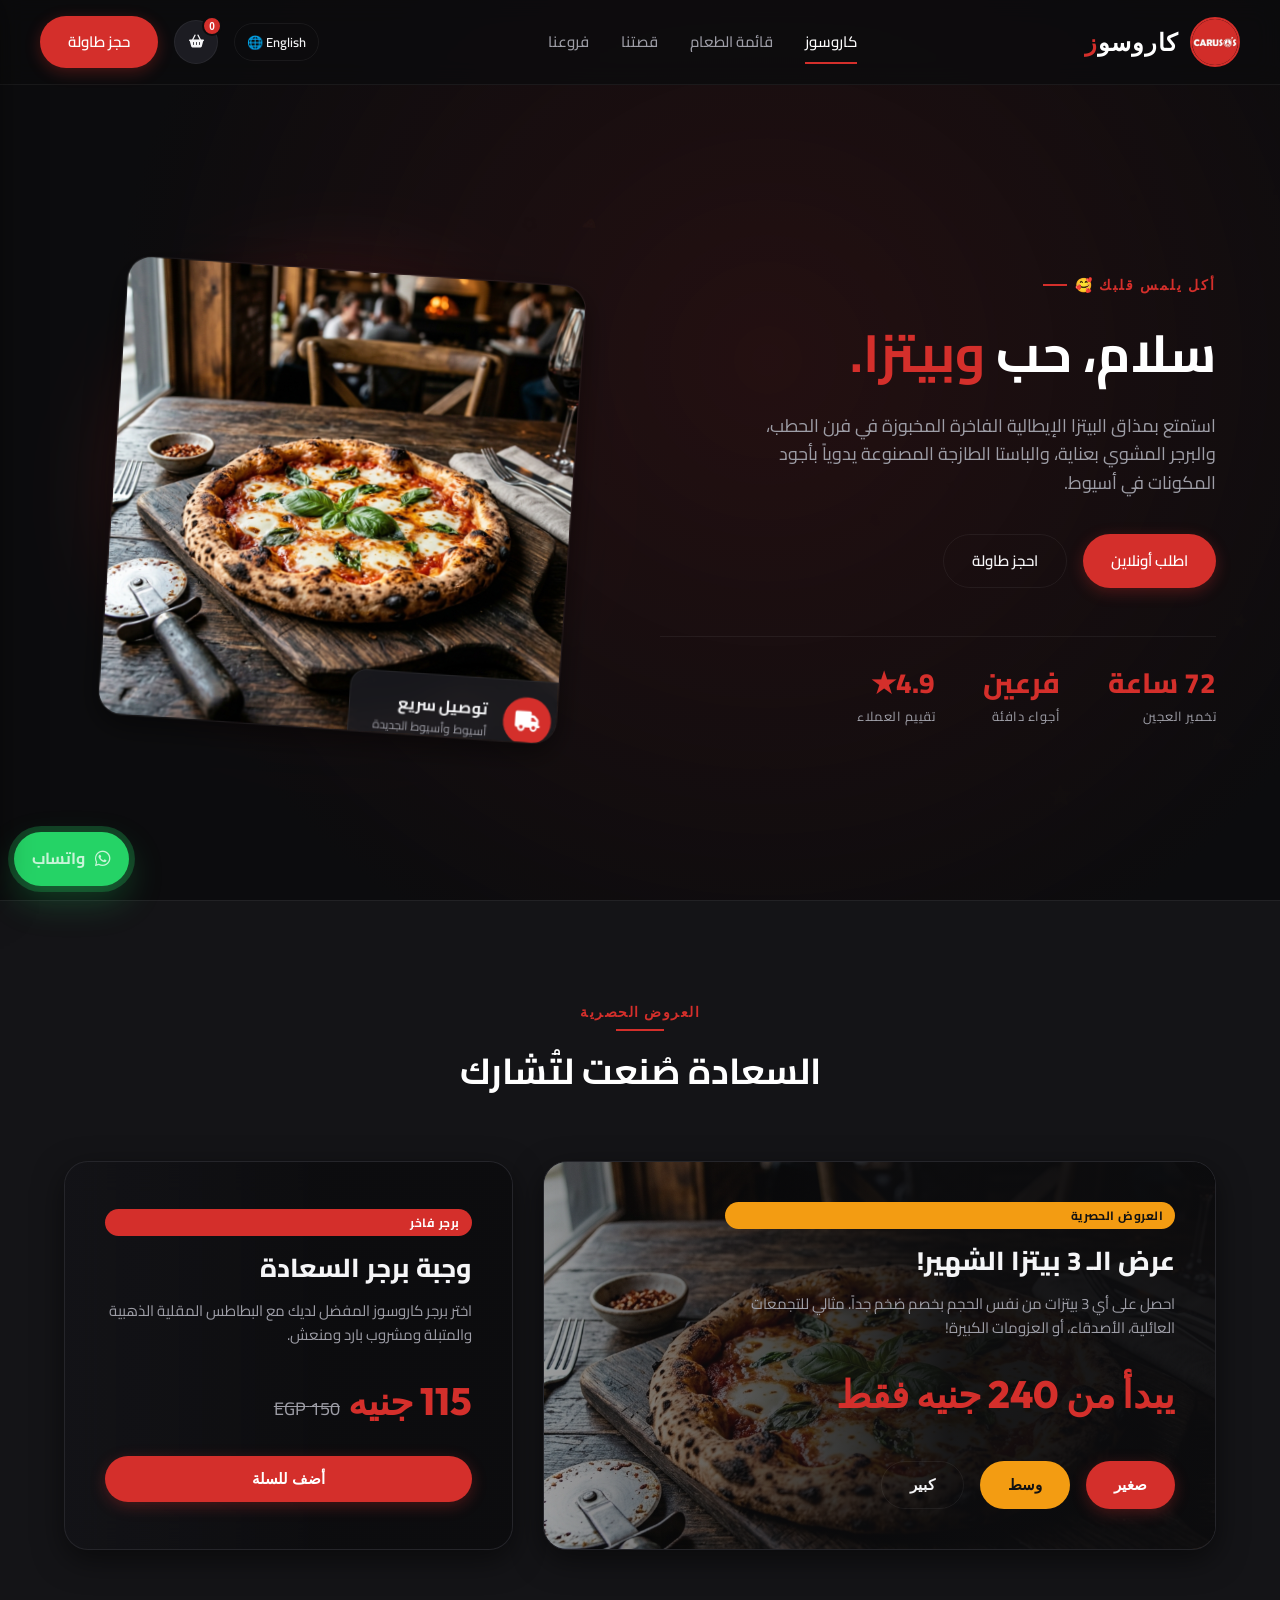
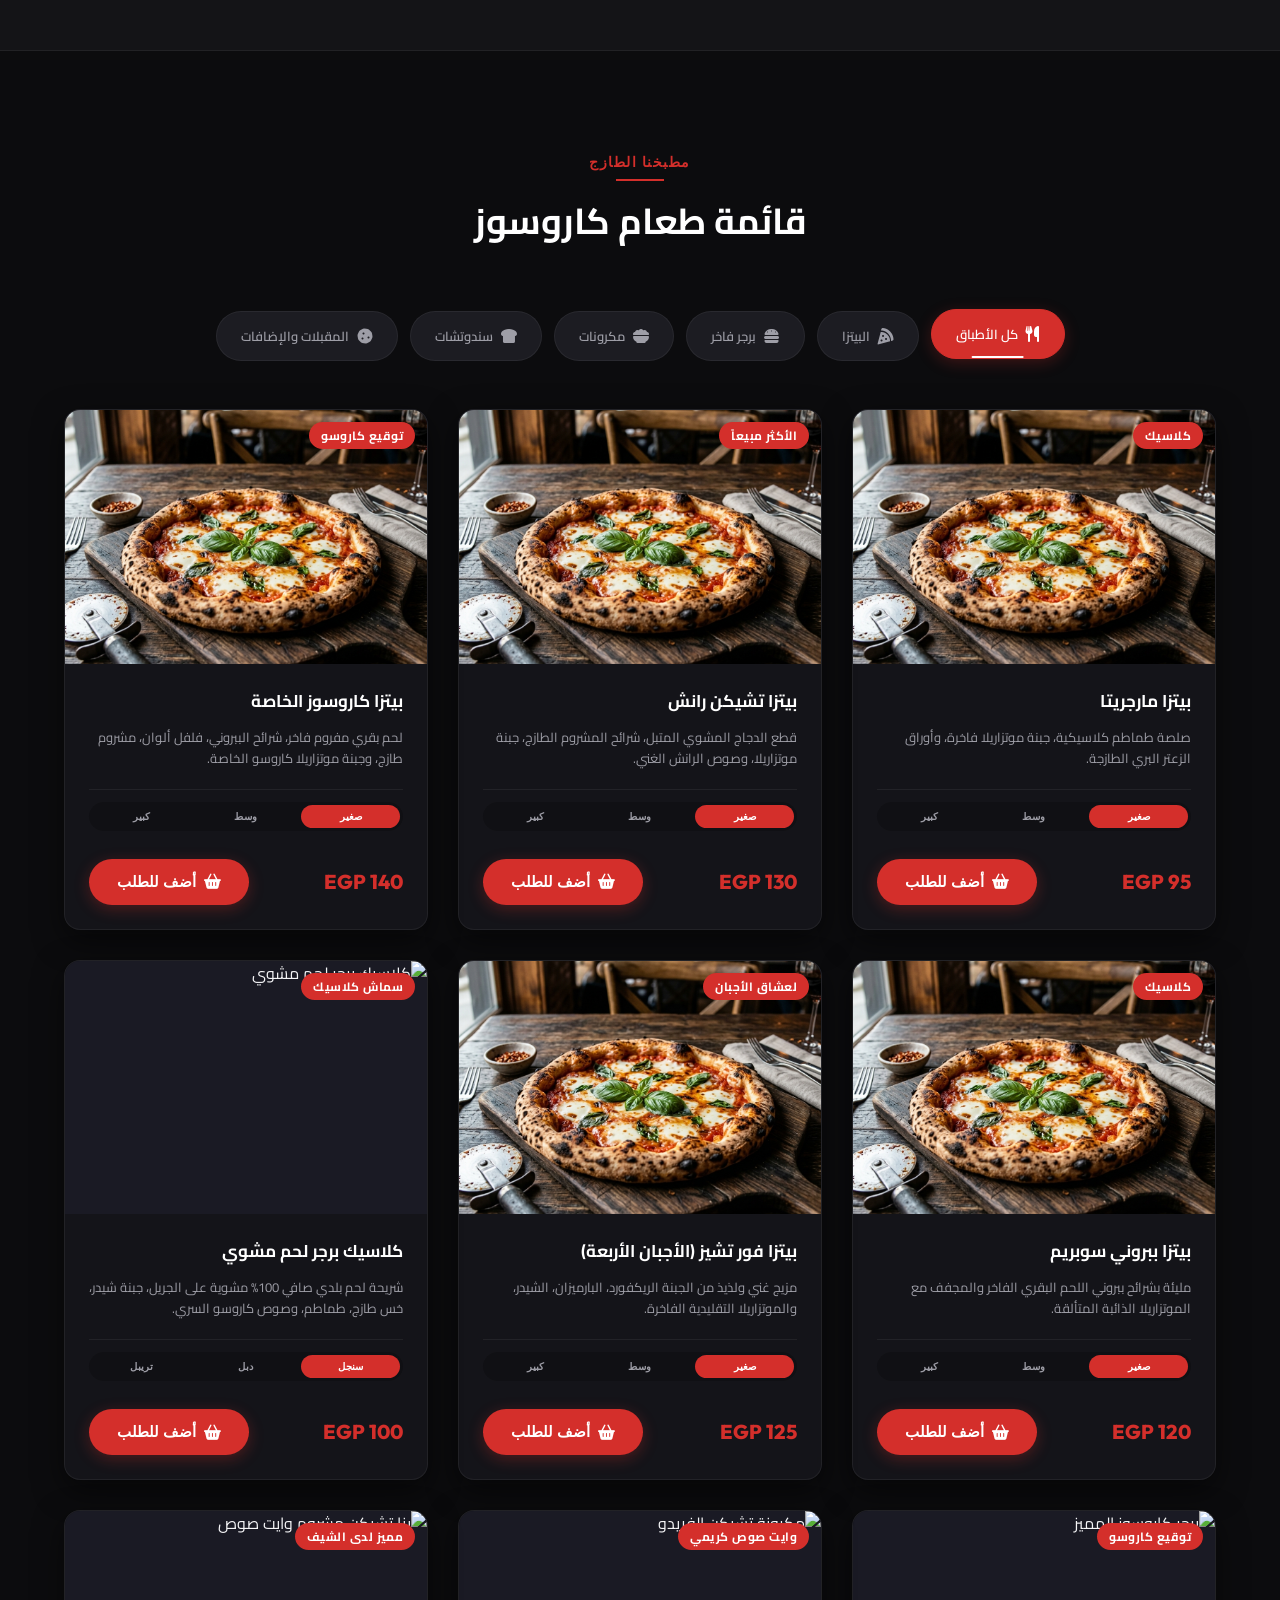
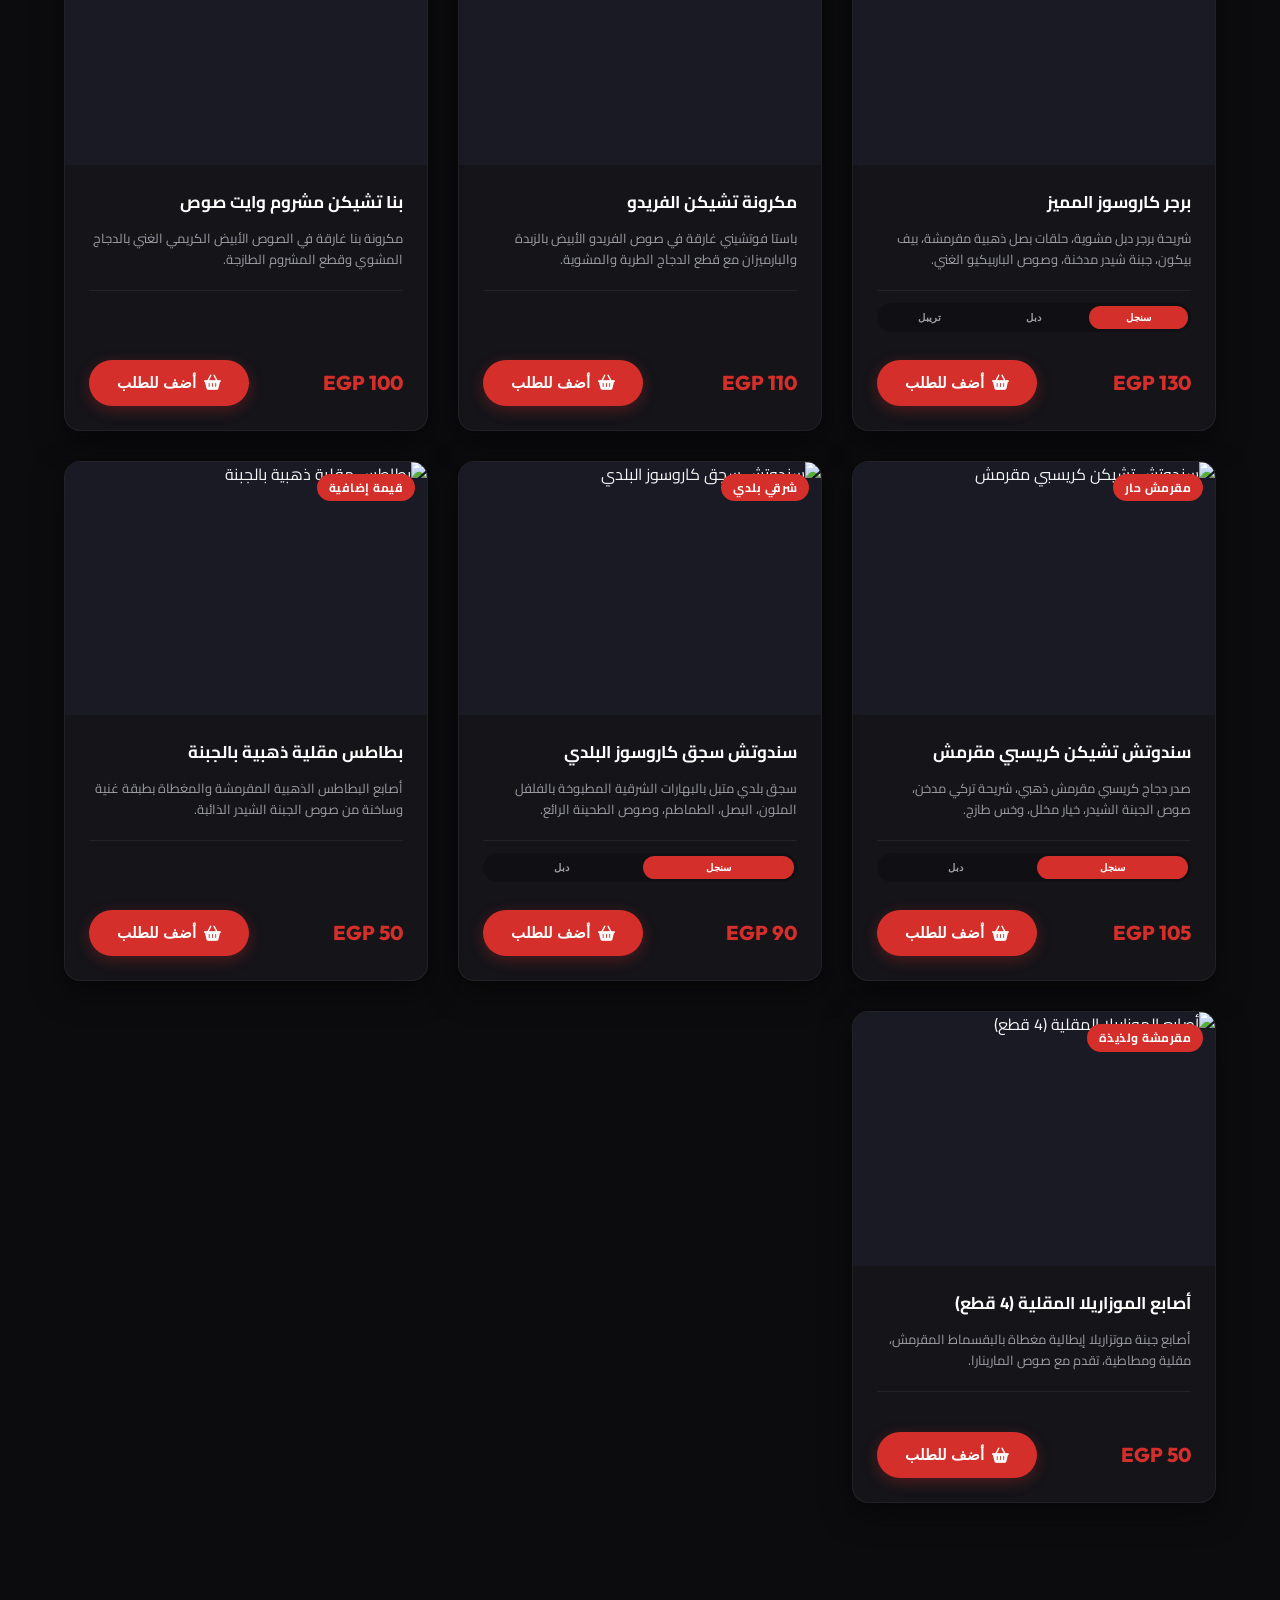
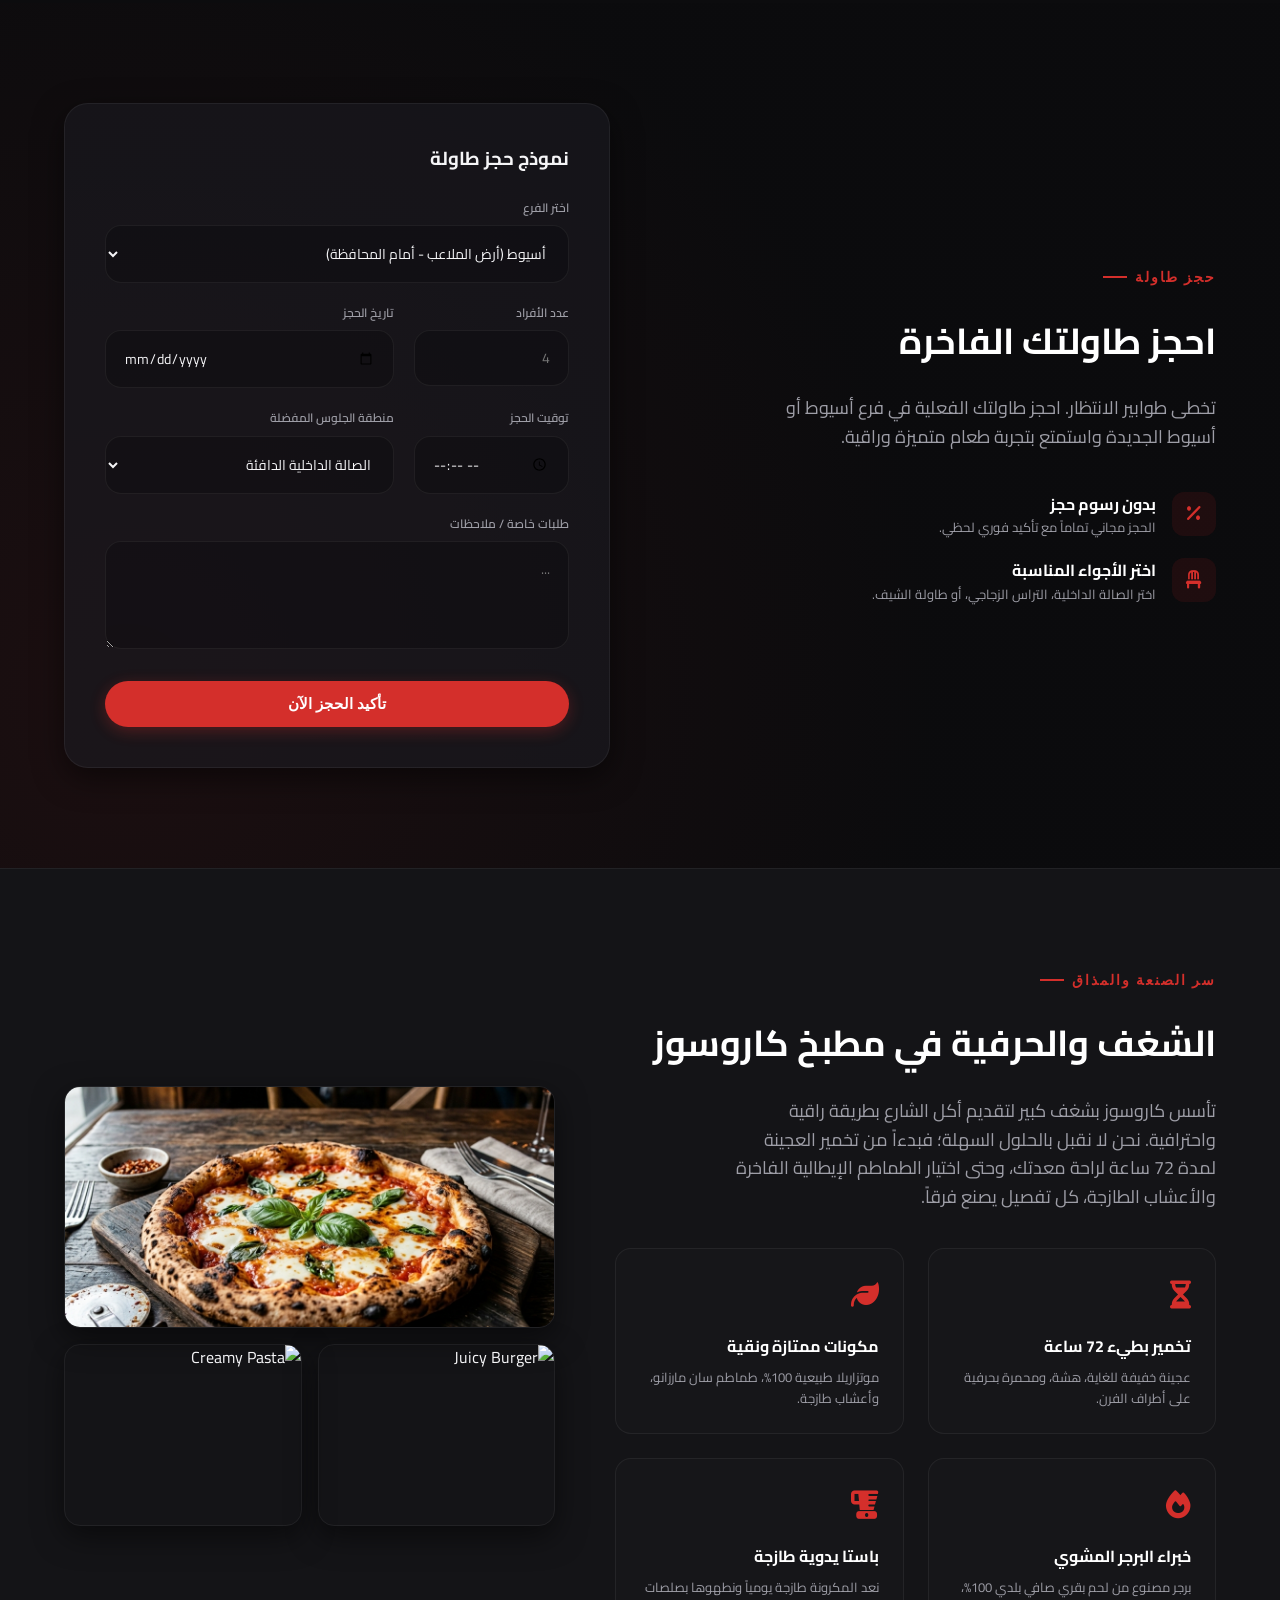
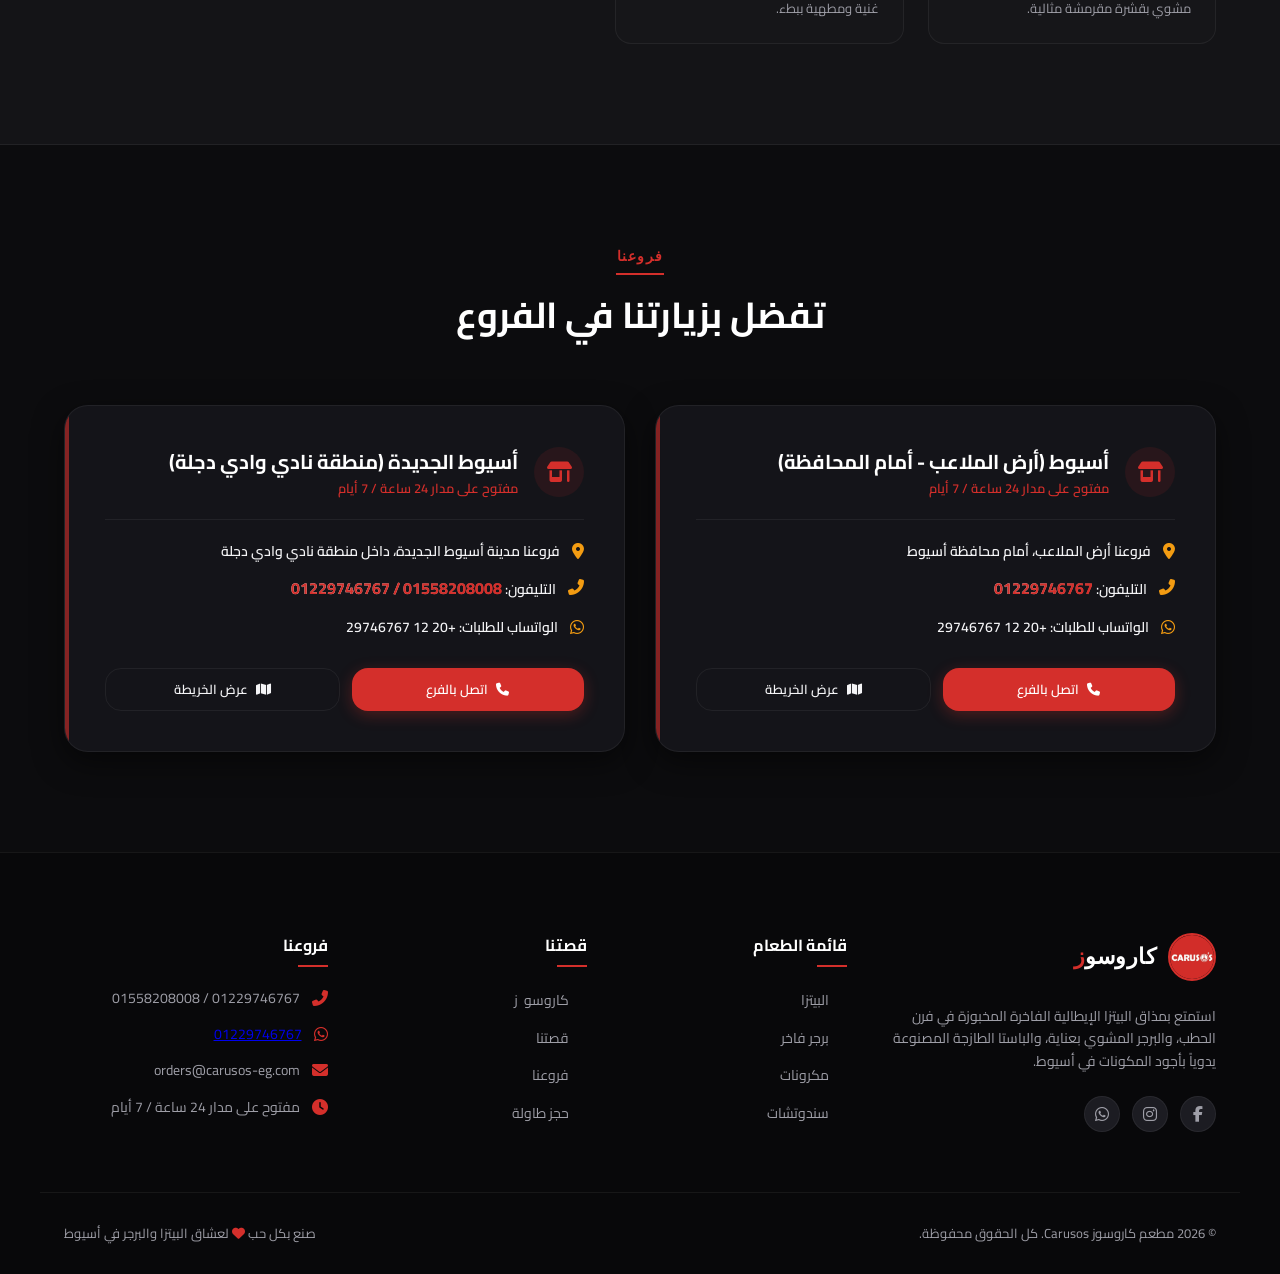
==== commit da979281: "Integrate Firebase for real-time cloud sync - orders, settings, prices" ====
--- a/index.html
+++ b/index.html
@@ -693,6 +693,27 @@
     <div class="toast-container" id="toastContainer"></div>
 
     <!-- Scripts -->
+    <!-- Firebase initialization (must be type=module and before app.js) -->
+    <script type="module">
+        import {
+            fetchSettings, fetchPrices,
+            addOrder, onOrdersUpdate, updateOrderStatus, deleteOrder, saveSettings, savePrices
+        } from './firebase-config.js';
+
+        // Expose Firebase helpers globally for app.js (which is not a module)
+        window._fbFetchSettings   = fetchSettings;
+        window._fbFetchPrices     = fetchPrices;
+        window._fbAddOrder        = addOrder;
+        window._fbOnOrdersUpdate  = onOrdersUpdate;
+        window._fbUpdateStatus    = updateOrderStatus;
+        window._fbDeleteOrder     = deleteOrder;
+        window._fbSaveSettings    = saveSettings;
+        window._fbSavePrices      = savePrices;
+
+        // Notify app.js that Firebase is ready
+        window._firebaseReady = true;
+        window.dispatchEvent(new Event('firebase-ready'));
+    </script>
     <script src="app.js"></script>
     <script src="animations.js"></script>
 </body>
